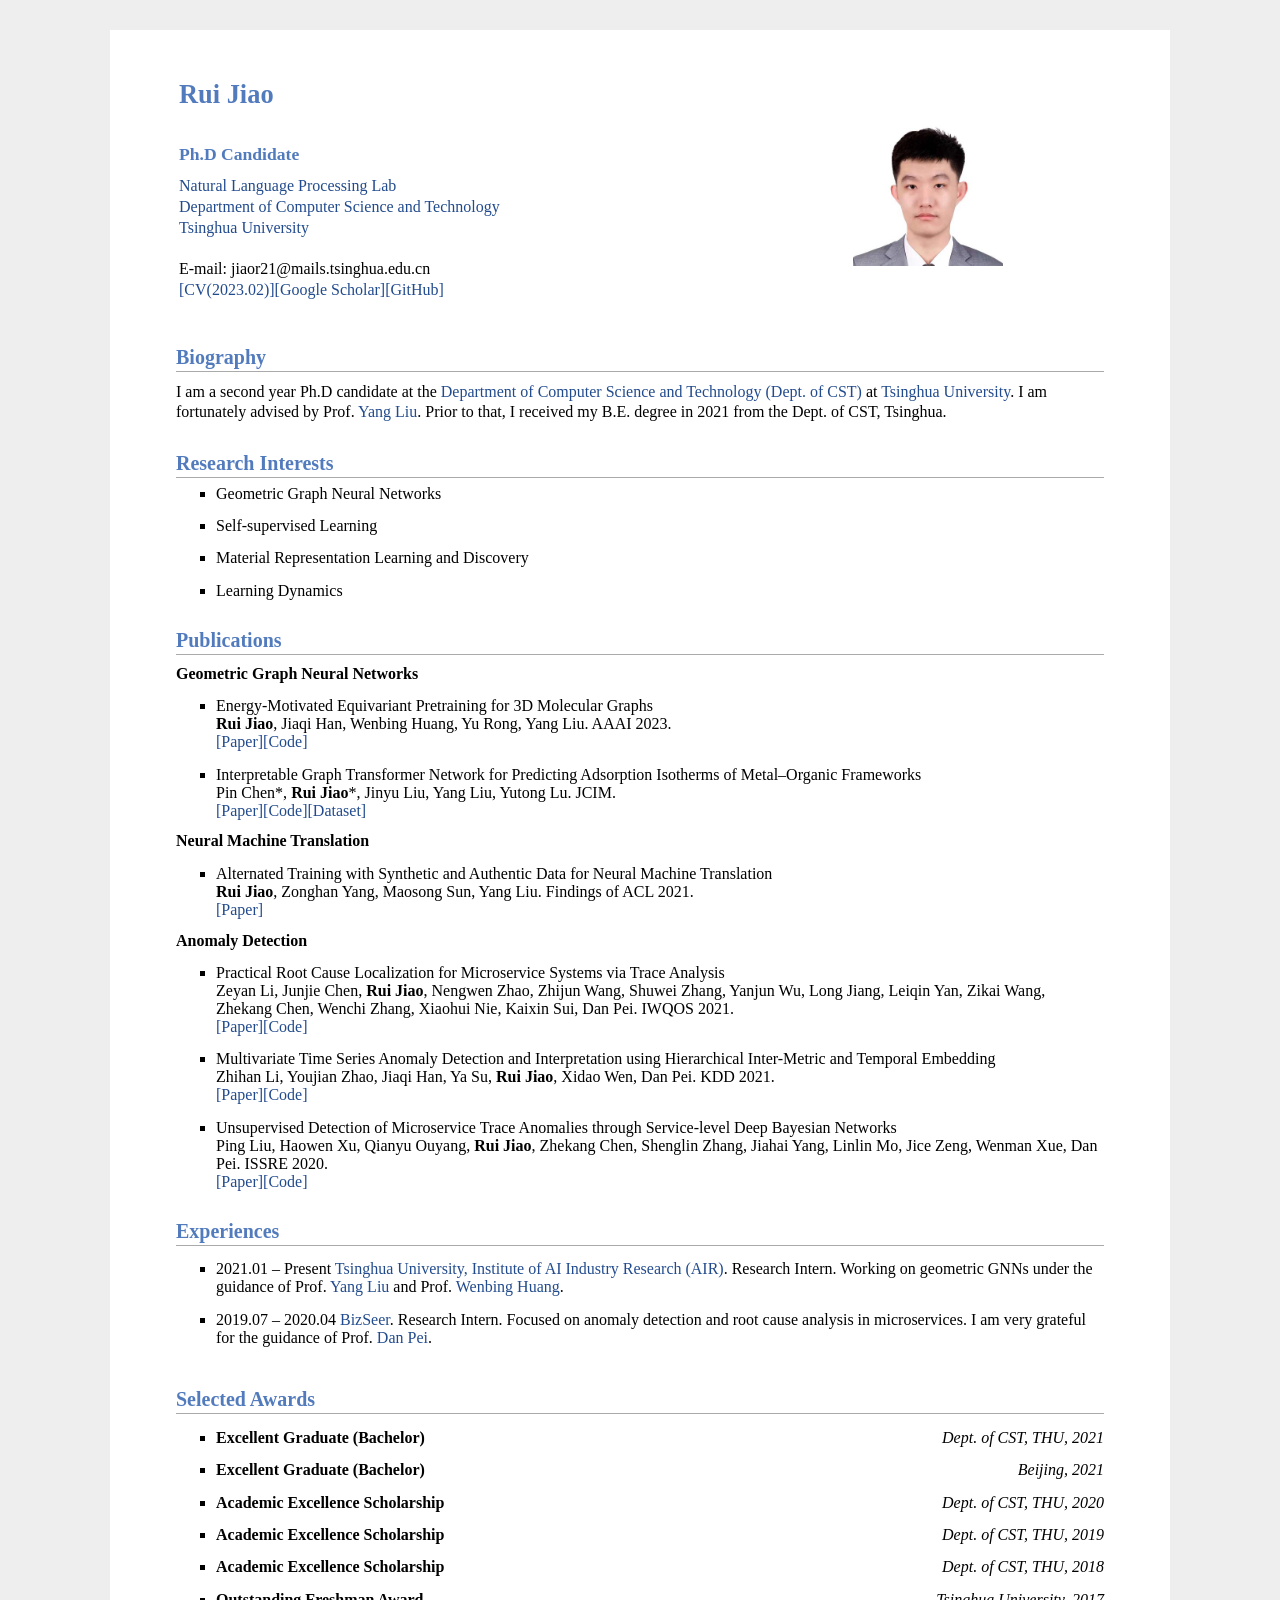
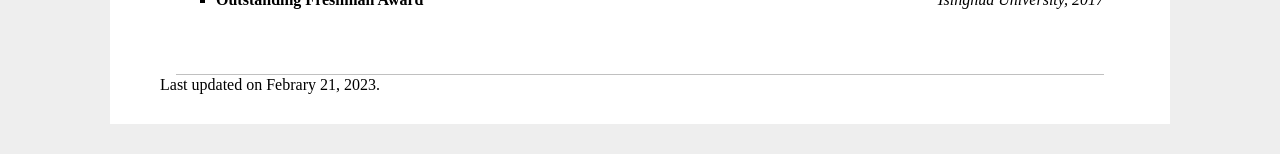
==== index.html @ 4e0a36fb "202302" ====
<meta name="description" content="Rui Jiao&#39;s home page">
<link rel="stylesheet" href="jemdoc.css" type="text/css">
<title>Rui Jiao's Homepage</title>

<body>
<div id="layout-content" style="margin-top:25px">

<table>
    <tbody>
        <tr>
            <td width="670">
                <div id="toptitle">
                    <h1>Rui Jiao &nbsp; </h1>
                </div>
                <h3>Ph.D Candidate</h3>
                <p>
                    <a href="http://nlp.csai.tsinghua.edu.cn/">Natural Language Processing Lab</a><br>
                    <a href="http://www.cs.tsinghua.edu.cn/">Department of Computer Science and Technology</a> <br>
                    <a href="https://www.tsinghua.edu.cn/">Tsinghua University</a><br>
                    <br>
                    E-mail: jiaor21@mails.tsinghua.edu.cn<br>
                    <a href="assets/cv_202302_en.pdf">[CV(2023.02)]</a><a href="https://scholar.google.com/citations?user=buW16-AAAAAJ&hl=en">[Google Scholar]</a><a href="https://github.com/jiaor17">[GitHub]</a>
                </p>

            </td>
            <td>
                <img src="./photo.jpg" border="0" width="150">
            </td>
        </tr>
    </tbody>
</table>

<h2>Biography</h2>
<p>
    I am a second year Ph.D candidate at the <a href="http://www.cs.tsinghua.edu.cn/"> Department of Computer Science and Technology (Dept. of CST) </a> at <a href="https://www.tsinghua.edu.cn/">Tsinghua University</a>. I am fortunately advised by Prof. <a href="http://nlp.csai.tsinghua.edu.cn/~ly/">Yang Liu</a>. Prior to that, I received my B.E. degree in 2021 from the Dept. of CST, Tsinghua.
</p>


<h2>Research Interests</h2>
<p>
    <ul>
        <li>
            Geometric Graph Neural Networks
        </li>
        <li>
            Self-supervised Learning
        </li>
        <li>
            Material Representation Learning and Discovery
        </li>
        <li>
            Learning Dynamics
        </li>
    </ul>
</p>

<!-- <h2>News<small></small></h2>
<ul>
    <li>
        Welcome to visit <a href="http://nrl.thumedialab.com/">our lab's repository</a> for source code and datasets.
    </li>
</ul> -->

<h2>Publications<small></small></h2>
<b>Geometric Graph Neural Networks</b>
<ul>
    <li>
        Energy-Motivated Equivariant Pretraining for 3D Molecular Graphs<br>
        <b>Rui Jiao</b>, Jiaqi Han, Wenbing Huang, Yu Rong, Yang Liu. AAAI 2023.<br>
        <a href="https://arxiv.org/abs/2207.08824">[Paper]</a><a href="https://github.com/jiaor17/3D-EMGP">[Code]</a>
    </li>
    <li>
        Interpretable Graph Transformer Network for Predicting Adsorption Isotherms of Metal–Organic Frameworks<br>
        Pin Chen*, <b>Rui Jiao</b>*, Jinyu Liu, Yang Liu, Yutong Lu. JCIM.<br>
        <a href="https://pubs.acs.org/doi/abs/10.1021/acs.jcim.2c00876">[Paper]</a><a href="https://github.com/Matgen-project/MOFNet">[Code]</a><a href="https://matgen.nscc-gz.cn/dataset.html">[Dataset]</a>
    </li>
</ul>
<b>Neural Machine Translation</b>
<ul>
    <li>
        Alternated Training with Synthetic and Authentic Data for Neural Machine Translation<br>
        <b>Rui Jiao</b>, Zonghan Yang, Maosong Sun, Yang Liu. Findings of ACL 2021.<br>
        <a href="https://arxiv.org/abs/2106.08582">[Paper]</a>
    </li>
</ul> 
<b>Anomaly Detection</b>
<ul>
    <li>
        Practical Root Cause Localization for Microservice Systems via Trace Analysis<br>
    Zeyan Li, Junjie Chen, <b>Rui Jiao</b>, Nengwen Zhao, Zhijun Wang, Shuwei Zhang, Yanjun Wu, Long Jiang, Leiqin Yan, Zikai Wang, Zhekang Chen, Wenchi Zhang, Xiaohui Nie, Kaixin Sui, Dan Pei. IWQOS 2021.<br>
        <a href="https://ieeexplore.ieee.org/abstract/document/9521340">[Paper]</a><a href="https://github.com/NetManAIOps/TraceRCA">[Code]</a>
    </li>
    <li>
        Multivariate Time Series Anomaly Detection and Interpretation using Hierarchical Inter-Metric and Temporal Embedding<br>
    Zhihan Li, Youjian Zhao, Jiaqi Han, Ya Su, <b>Rui Jiao</b>, Xidao Wen, Dan Pei. KDD 2021.<br>
        <a href="https://dl.acm.org/doi/abs/10.1145/3447548.3467075">[Paper]</a><a href="https://github.com/zhhlee/InterFusion">[Code]</a>
    </li>
    <li>
        Unsupervised Detection of Microservice Trace Anomalies through Service-level Deep Bayesian Networks<br>
    Ping Liu, Haowen Xu, Qianyu Ouyang, <b>Rui Jiao</b>, Zhekang Chen, Shenglin Zhang, Jiahai Yang, Linlin Mo, Jice Zeng, Wenman Xue, Dan Pei. ISSRE 2020.<br>
        <a href="https://ieeexplore.ieee.org/abstract/document/9251058">[Paper]</a><a href="https://github.com/NetManAIOps/TraceAnomaly">[Code]</a>
    </li>
</ul> 



<h2>Experiences <small></small></h2>
<table id="tbTeaching" border="0" width="100%">
    <tbody>
        <ul>
            <li>
                2021.01 – Present <a href="https://air.tsinghua.edu.cn/">Tsinghua University, Institute of AI Industry Research (AIR)</a>. Research Intern. Working on geometric GNNs under the guidance of Prof. <a href="http://nlp.csai.tsinghua.edu.cn/~ly/">Yang Liu</a> and Prof. <a href="https://gsai.ruc.edu.cn/addons/teacher/index/info.html?user_id=31&ruccode=ADIIMVRnBzFXMFdnVTAIOw%3D%3D&ln=en">Wenbing Huang</a>.
            </li>
            <li>
                2019.07 – 2020.04 <a href="https://www.bizseer.com/">BizSeer</a>. Research Intern. Focused on anomaly detection and root cause analysis in microservices. I am very grateful for the guidance of Prof. <a href="https://netman.aiops.org/~peidan/">Dan Pei</a>.
            </li>            
        </ul>
    </tbody>
</table>

<h2>Selected Awards</h2>
<table style="border-spacing:2px">
    <tbody>
        <ul>
            <li>
                <div style="float:right;"><i>Dept. of CST, THU, 2021</i></A></div>
                <b>Excellent Graduate (Bachelor)</b>
            </li>
            <li>
                <div style="float:right;"><i>Beijing, 2021</i></A></div>
                <b>Excellent Graduate (Bachelor)</b>
            </li>
            <li>
                <div style="float:right;"><i>Dept. of CST, THU, 2020</i></A></div>
                <b>Academic Excellence Scholarship</b>
            </li>
            <li>
                <div style="float:right;"><i>Dept. of CST, THU, 2019</i></A></div>
                <b>Academic Excellence Scholarship</b>
            </li>
            <li>
                <div style="float:right;"><i>Dept. of CST, THU, 2018</i></A></div>
                <b>Academic Excellence Scholarship</b>
            </li>
            <li>
                <div style="float:right;"><i>Tsinghua University, 2017</i></A></div>
                <b>Outstanding Freshman Award</b>
            </li>
            
        </ul>
    </tbody>
</table>



<div id="footer">
    <div id="footer-text"></div>
</div>

</div>

Last updated on Febrary 21, 2023.
</body></html>
---- jemdoc.css ----
/* Default css file for jemdoc. */

table#tlayout {
    border: none;
    border-collapse: separate;
    background: white;
}
/*
body {
    background: white;
    padding-bottom: 8px;
    margin: 0;
}
*/
html {
  background-color: #eeeeee;
}

body {
  font-family: Georgia, serif;
  color: #000;
  background-color: #ffffff;
  text-align:left; /* for IE */
  margin-top: 30px;
  margin-bottom: 30px;
  margin-left: auto;
  margin-right: auto;
  padding-left:  50px;
  padding-right: 50px;
  padding-top: 10px;
  padding-bottom: 30px;
  max-width: 960px;
}

#layout-menu {
    background: #f6f6f6;
    border: 1px solid #dddddd;
    padding-top: 0.5em;
    padding-left: 8px;
    padding-right: 8px;
    font-size: 1.0em;
    width: auto;
    white-space: nowrap;
    text-align: left;
    vertical-align: top;
}

#layout-menu td {
    background: #f4f4f4;
    vertical-align: top;
}

#layout-content {
    padding-top: 0.0em;
    padding-left: 1.0em;
    padding-right: 1.0em;
    border: none;
    background: white;
    text-align: left;
    vertical-align: top;
}

#layout-menu a {
    line-height: 1.5em;
    margin-left: 0.5em;
}

tt {
    background: #ffffdd;
}

pre, tt {
    font-size: 90%;
    font-family: monaco, monospace;
}

a, a > tt {
    color: #224b8d;
    text-decoration: none;
}

a:hover {
    border-bottom: 1px gray dotted;
}

#layout-menu a.current:link, #layout-menu a.current:visited {
    color: #022b6d;
    border-bottom: 1px gray solid;
}
#layout-menu a:link, #layout-menu a:visited, #layout-menu a:hover {
    color: #527bbd;
    text-decoration: none;
}
#layout-menu a:hover {
    text-decoration: none;
}

div.menu-category {
    border-bottom: 1px solid gray;
    margin-top: 0.8em;
    padding-top: 0.2em;
    padding-bottom: 0.1em;
    font-weight: bold;
}

div.menu-item {
    padding-left: 16px;
    text-indent: -16px;
}

div#toptitle {
    padding-bottom: 0.2em;
    margin-bottom: 1.5em;
    /*border-bottom: 3px double gray;*/
}

/* Reduce space if we begin the page with a title. */
div#toptitle + h2, div#toptitle + h3 {
    margin-top: 0em;
}

div#subtitle {
    margin-top: 0.0em;
    margin-bottom: 0.0em;
    padding-top: 0em;
    padding-bottom: 0.1em;
}

em {
    font-style: italic;
}

strong {
    font-weight: bold;
}


h1, h2, h3 {
    color: #527bbd;
    margin-top: 0.7em;
    margin-bottom: 0.5em;
    padding-bottom: 0.2em;
    line-height: 1.0;
    padding-top: 0.5em;
    border-bottom: 1px solid #aaaaaa;
}

h1 {
    font-size: 165%;
    padding-bottom: 0.3em;
}

h2 {
    padding-top: 0.8em;
    font-size: 125%;
}

h2 + h3 {
    padding-top: 0.2em;
}

h3 {
    font-size: 110%;
    border-bottom: none;
}

p {
    margin-top: 0.0em;
    margin-bottom: 0.8em;
    padding: 0;
    line-height: 1.3;
}

pre {
    padding: 0;
    margin: 0;
}

div#footer {
    font-size: small;
    border-top: 1px solid #c0c0c0;
    padding-top: 0.1em;
    margin-top: 4.0em;
    color: #c0c0c0;
}

div#footer a {
    color: #80a0b0;
}

div#footer-text {
    float: left;
    padding-bottom: 8px;
}

ul, ol, dl {
    margin-top: 0.2em;
    padding-top: 0;
    margin-bottom: 0.8em;
}

dt {
    margin-top: 0.5em;
    margin-bottom: 0;
}

dl {
    margin-left: 20px;
}

dd {
    color: #222222;
}

dd > *:first-child {
    margin-top: 0;
}

ul {
    list-style-position: outside;
    list-style-type: square;
}

p + ul, p + ol {
    margin-top: -0.5em;
}

li {
    margin-top:0.9em;
}

ol {
    list-style-position: outside;
    list-style-type: decimal;
}

li p, dd p {
    margin-bottom: 0.3em;
}


ol ol {
    list-style-type: lower-alpha;
}

ol ol ol {
    list-style-type: lower-roman;
}

p + div.codeblock {
    margin-top: -0.6em;
}

div.codeblock, div.infoblock {
    margin-right: 0%;
    margin-top: 1.2em;
    margin-bottom: 1.3em;
}

div.blocktitle {
    font-weight: bold;
    color: #cd7b62;
    margin-top: 1.2em;
    margin-bottom: 0.1em;
}

div.blockcontent {
    border: 1px solid silver;
    padding: 0.3em 0.5em;
}

div.infoblock > div.blockcontent {
    background: #ffffee;
}

div.blockcontent p + ul, div.blockcontent p + ol {
    margin-top: 0.4em;
}

div.infoblock p {
    margin-bottom: 0em;
}

div.infoblock li p, div.infoblock dd p {
    margin-bottom: 0.5em;
}

div.infoblock p + p {
    margin-top: 0.8em;
}

div.codeblock > div.blockcontent {
    background: #f6f6f6;
}

span.pycommand {
    color: #000070;
}

span.statement {
    color: #008800;
}
span.builtin {
    color: #000088;
}
span.special {
    color: #990000;
}
span.operator {
    color: #880000;
}
span.error {
    color: #aa0000;
}
span.comment, span.comment > *, span.string, span.string > * {
    color: #606060;
}

@media print {
    #layout-menu { display: none; }
}

#fwtitle {
    margin: 2px;
}

#fwtitle #toptitle {
    padding-left: 0.5em;
    margin-bottom: 0.5em;
}

#layout-content h1:first-child, #layout-content h2:first-child, #layout-content h3:first-child {
    margin-top: -0.7em;
}

div#toptitle h1, #layout-content div#toptitle h1 {
    margin-bottom: 0.0em;
    padding-bottom: 0.1em;
    padding-top: 0;
    margin-top: 0.5em;
    border-bottom: none;
}

img.eq {
    padding: 0;
    padding-left: 0.1em;
    padding-right: 0.1em;
    margin: 0;
}

img.eqwl {
    padding-left: 2em;
    padding-top: 0.6em;
    padding-bottom: 0.2em;
    margin: 0;
}

table + table {
    margin-top: 1em;
}

tr.heading {
    font-weight: bold;
    border-bottom: 2px solid black;
}

img {
    border: none;
}

table.imgtable, table.imgtable td {
    border: none;
    text-align: left;
}
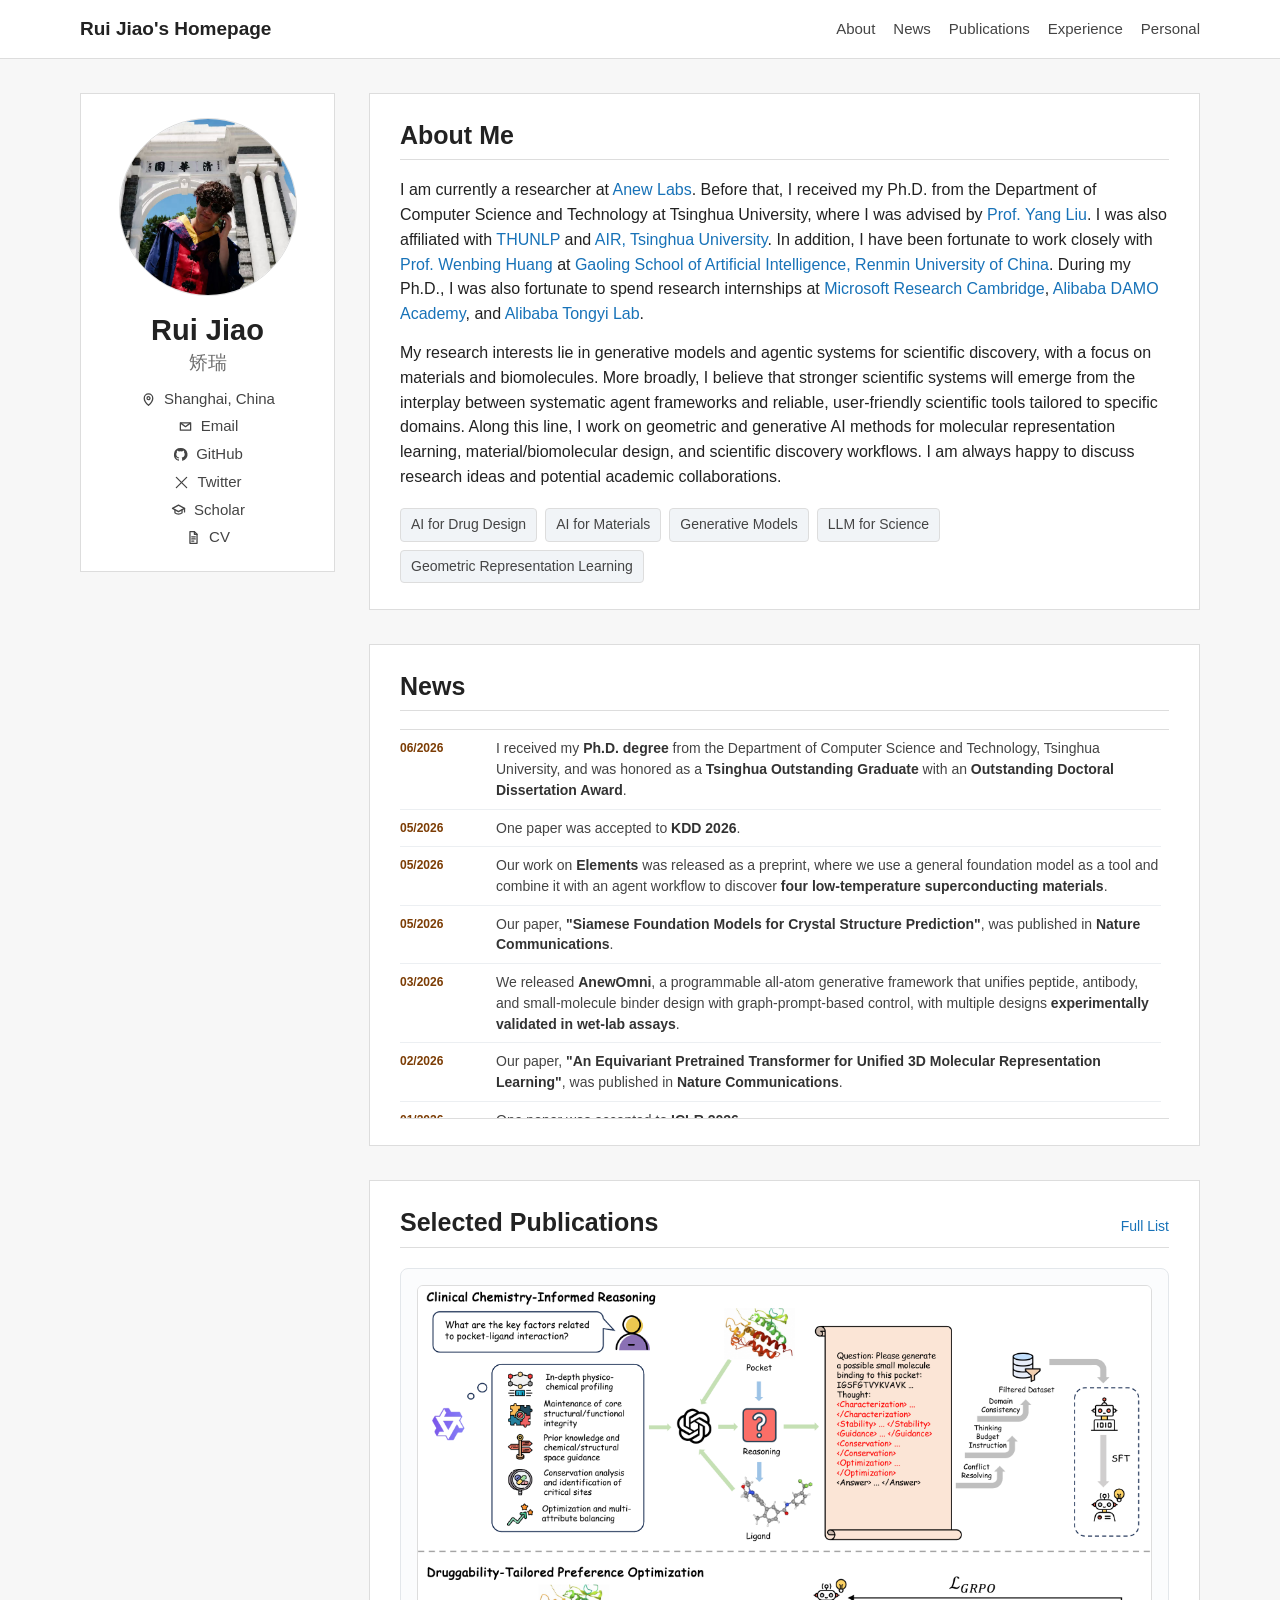
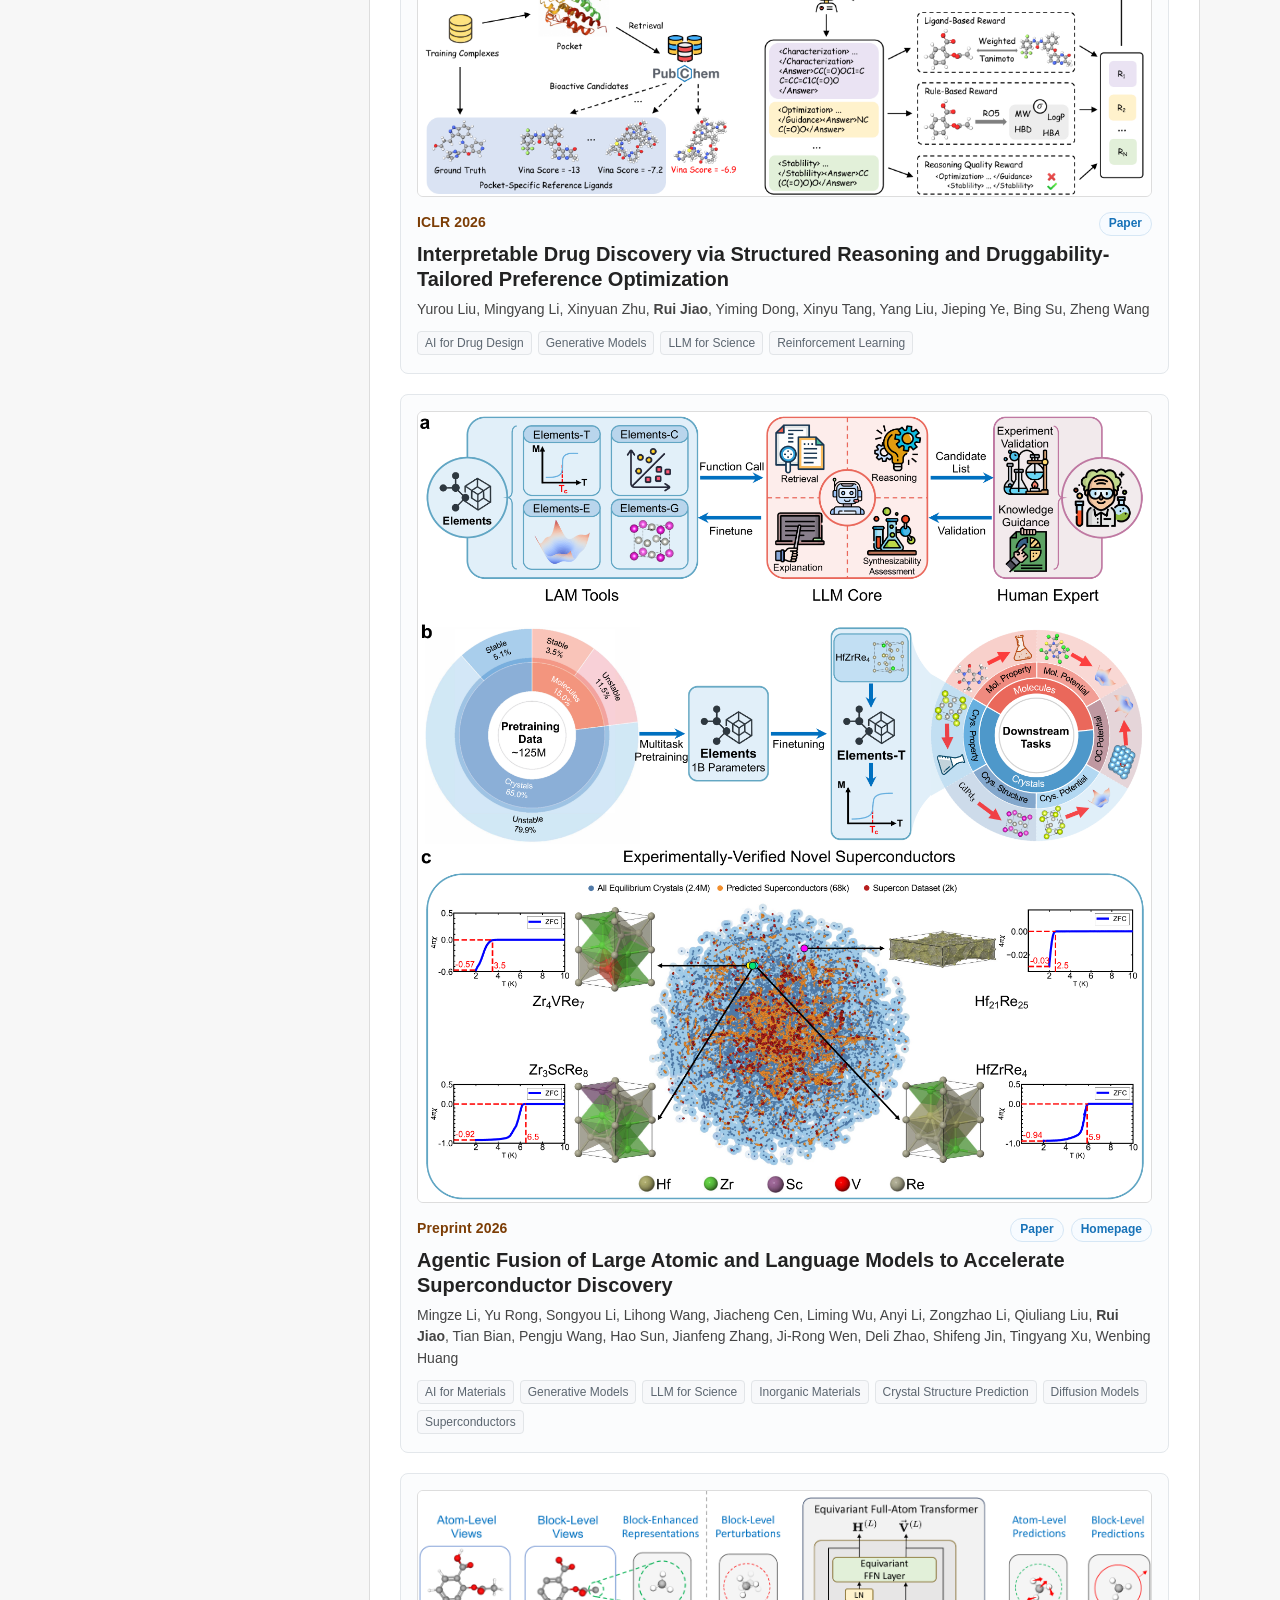
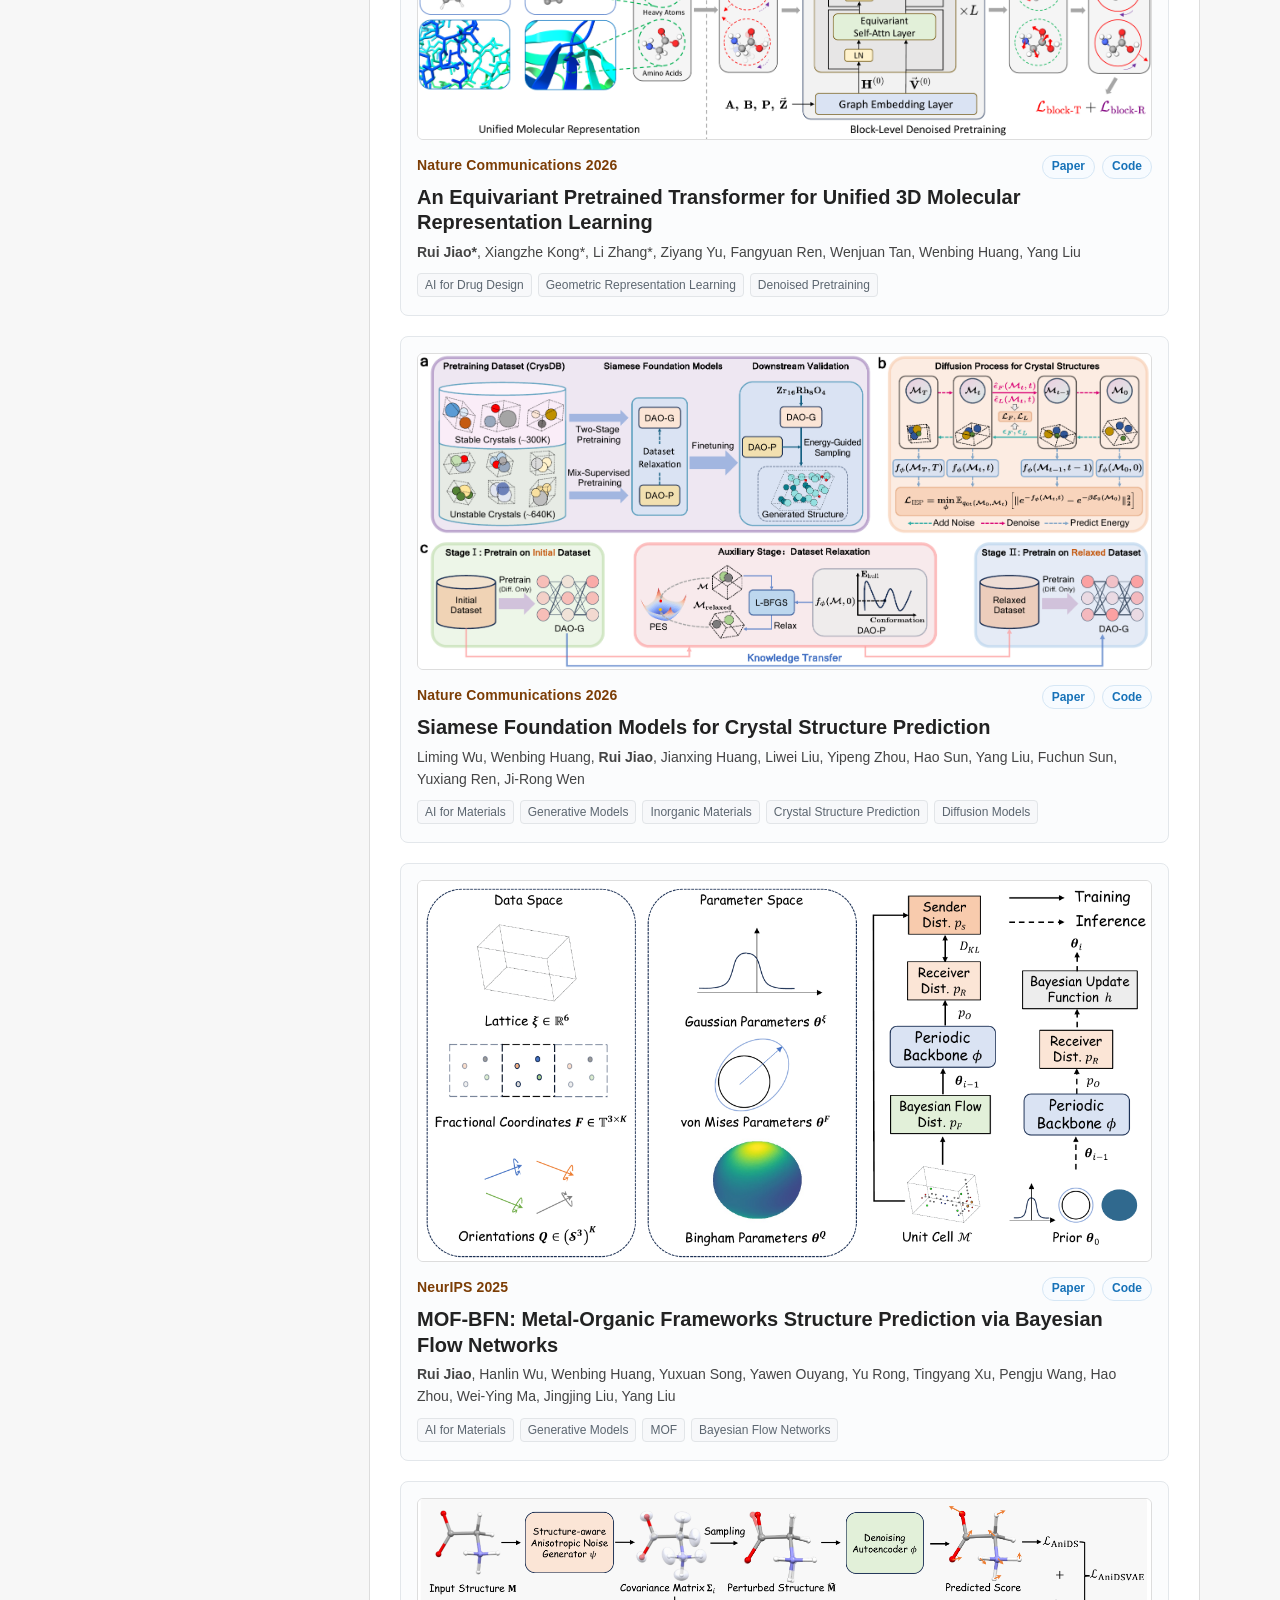
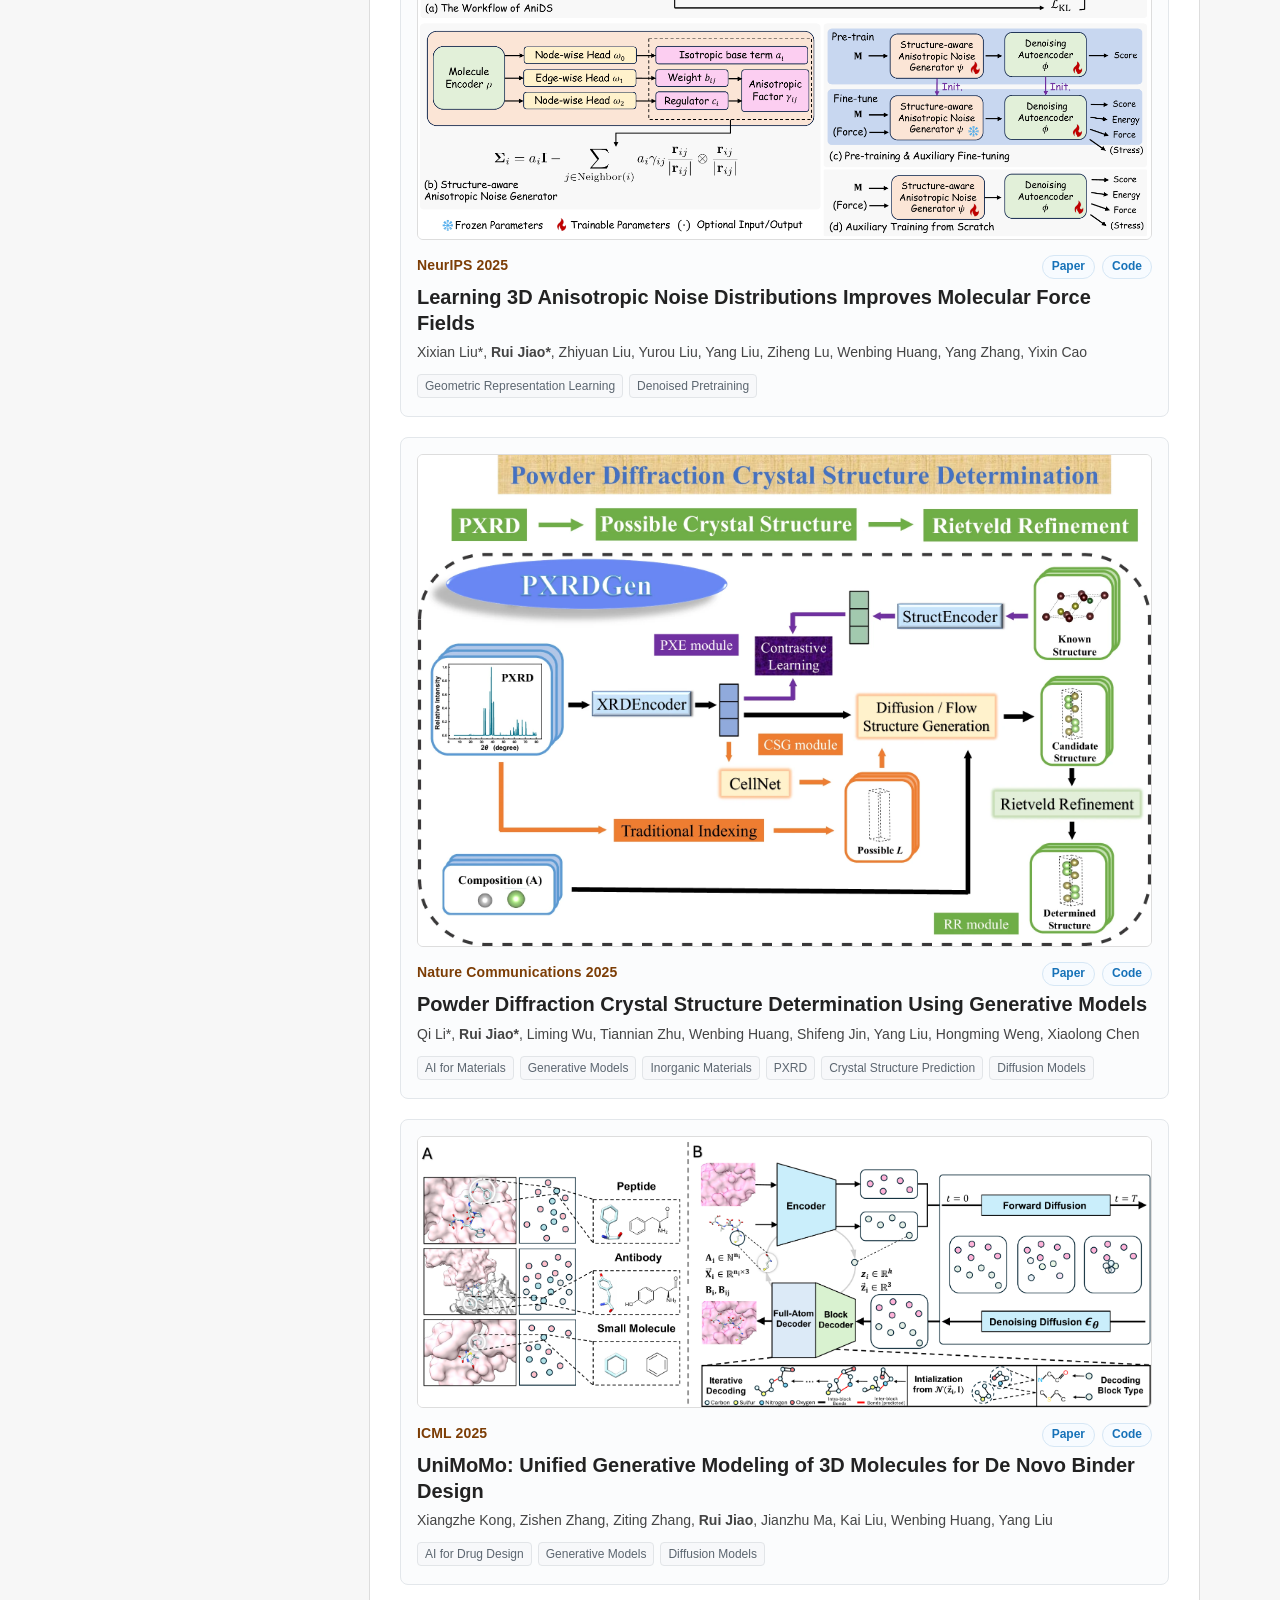
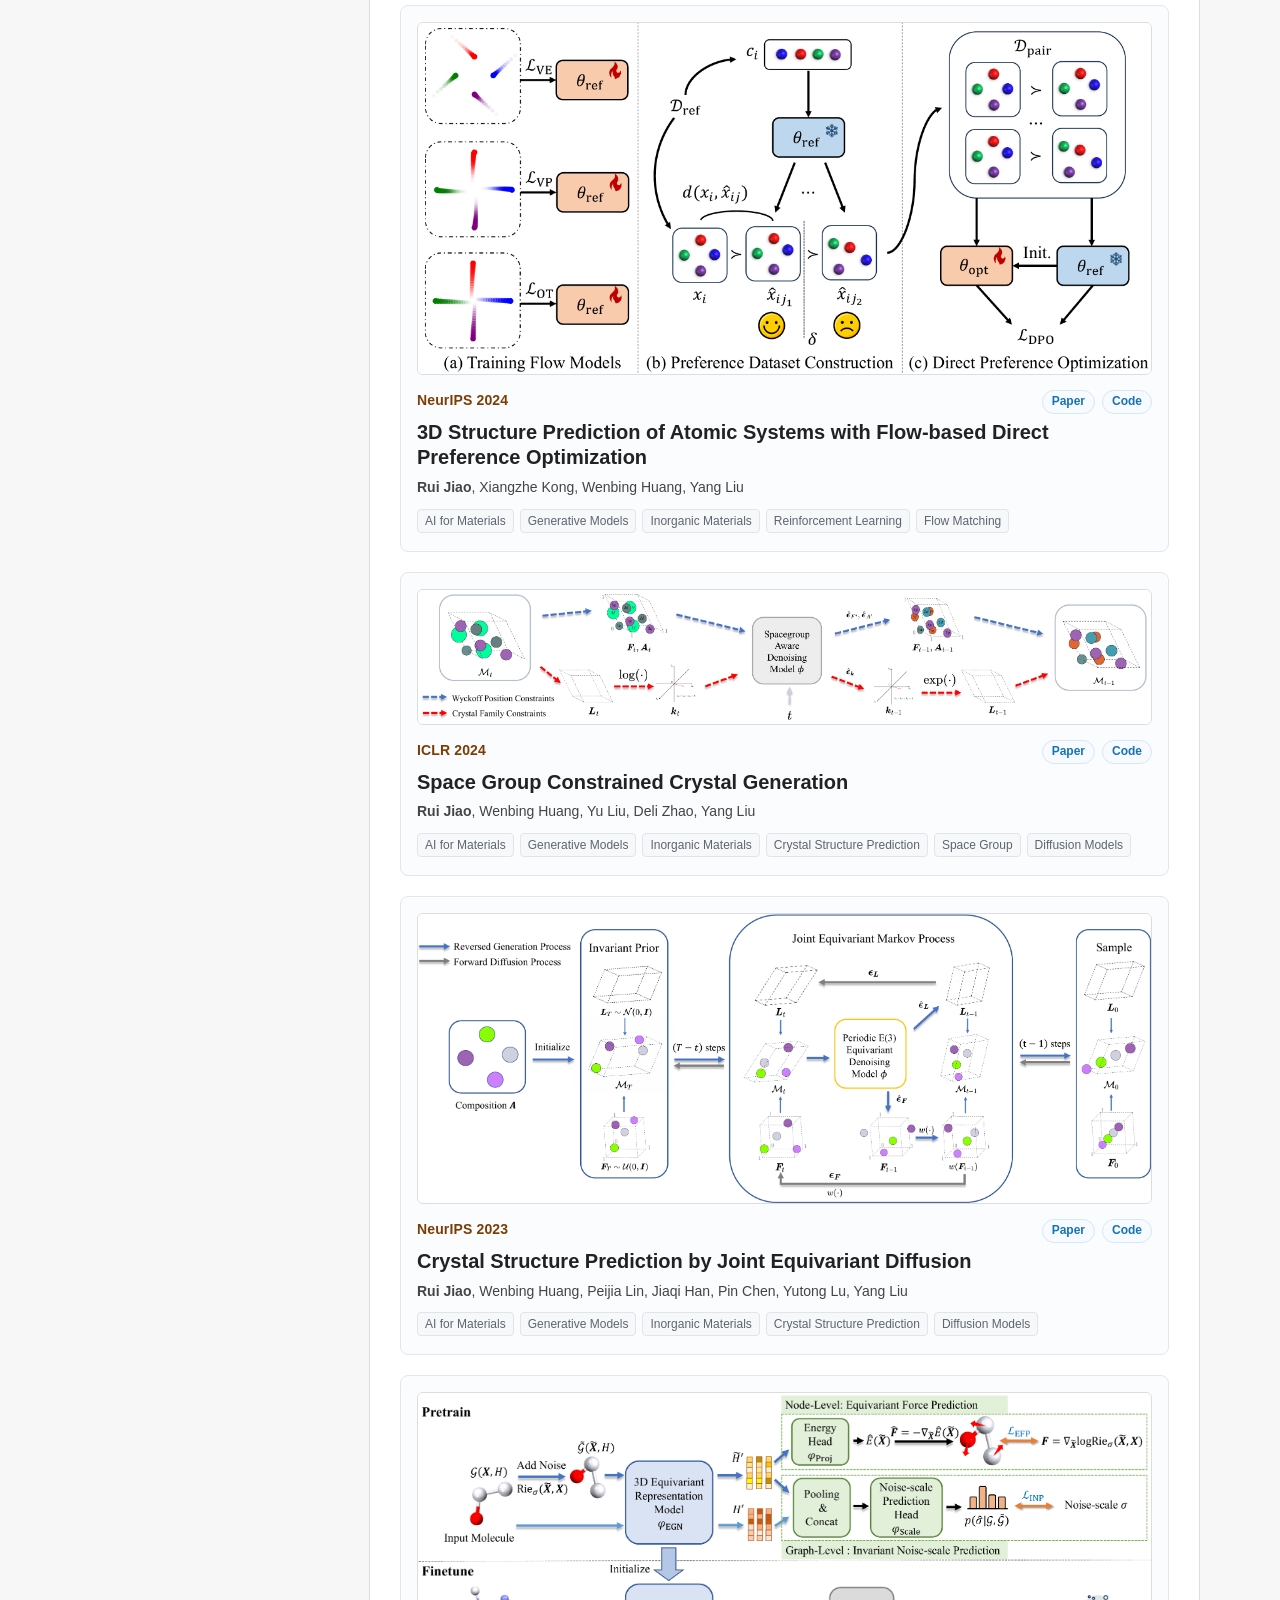
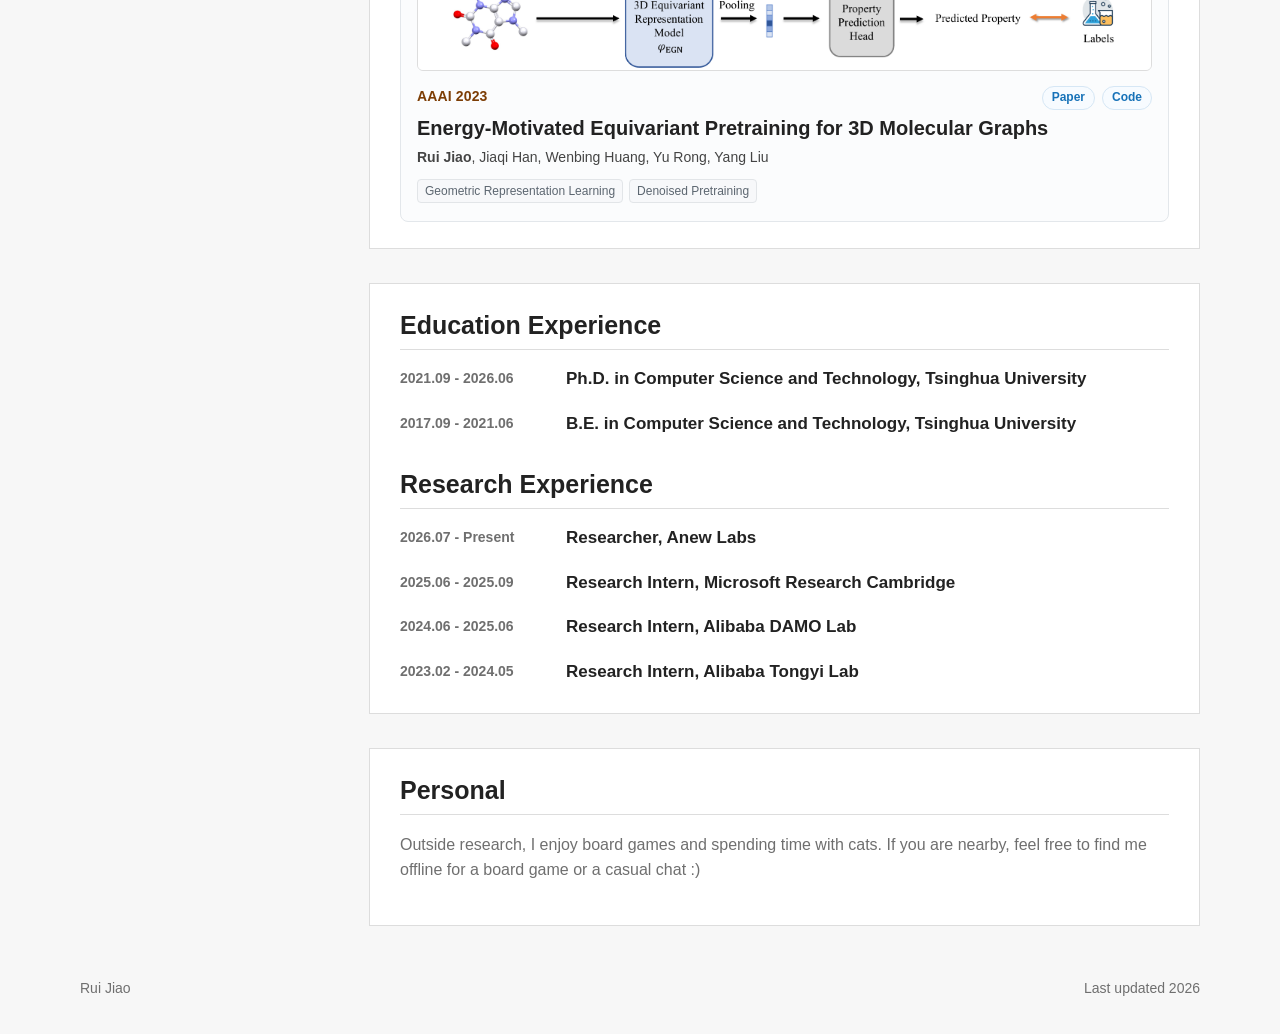
==== commit b56ed620: "Initial commit" ====
--- a/index.html
+++ b/index.html
@@ -1,163 +1,510 @@
-<meta name="description" content="Rui Jiao&#39;s home page">
-<link rel="stylesheet" href="jemdoc.css" type="text/css">
-<title>Rui Jiao's Homepage</title>
-
-<body>
-<div id="layout-content" style="margin-top:25px">
-
-<table>
-    <tbody>
-        <tr>
-            <td width="670">
-                <div id="toptitle">
-                    <h1>Rui Jiao &nbsp; </h1>
-                </div>
-                <h3>Ph.D Candidate</h3>
-                <p>
-                    <a href="http://nlp.csai.tsinghua.edu.cn/">Natural Language Processing Lab</a><br>
-                    <a href="http://www.cs.tsinghua.edu.cn/">Department of Computer Science and Technology</a> <br>
-                    <a href="https://www.tsinghua.edu.cn/">Tsinghua University</a><br>
-                    <br>
-                    E-mail: jiaor21@mails.tsinghua.edu.cn<br>
-                    <a href="assets/cv_202302_en.pdf">[CV(2023.02)]</a><a href="https://scholar.google.com/citations?user=buW16-AAAAAJ&hl=en">[Google Scholar]</a><a href="https://github.com/jiaor17">[GitHub]</a>
-                </p>
-
-            </td>
-            <td>
-                <img src="./photo.jpg" border="0" width="150">
-            </td>
-        </tr>
-    </tbody>
-</table>
-
-<h2>Biography</h2>
-<p>
-    I am a second year Ph.D candidate at the <a href="http://www.cs.tsinghua.edu.cn/"> Department of Computer Science and Technology (Dept. of CST) </a> at <a href="https://www.tsinghua.edu.cn/">Tsinghua University</a>. I am fortunately advised by Prof. <a href="http://nlp.csai.tsinghua.edu.cn/~ly/">Yang Liu</a>. Prior to that, I received my B.E. degree in 2021 from the Dept. of CST, Tsinghua.
-</p>
-
-
-<h2>Research Interests</h2>
-<p>
-    <ul>
-        <li>
-            Geometric Graph Neural Networks
-        </li>
-        <li>
-            Self-supervised Learning
-        </li>
-        <li>
-            Material Representation Learning and Discovery
-        </li>
-        <li>
-            Learning Dynamics
-        </li>
-    </ul>
-</p>
-
-<!-- <h2>News<small></small></h2>
-<ul>
-    <li>
-        Welcome to visit <a href="http://nrl.thumedialab.com/">our lab's repository</a> for source code and datasets.
-    </li>
-</ul> -->
-
-<h2>Publications<small></small></h2>
-<b>Geometric Graph Neural Networks</b>
-<ul>
-    <li>
-        Energy-Motivated Equivariant Pretraining for 3D Molecular Graphs<br>
-        <b>Rui Jiao</b>, Jiaqi Han, Wenbing Huang, Yu Rong, Yang Liu. AAAI 2023.<br>
-        <a href="https://arxiv.org/abs/2207.08824">[Paper]</a><a href="https://github.com/jiaor17/3D-EMGP">[Code]</a>
-    </li>
-    <li>
-        Interpretable Graph Transformer Network for Predicting Adsorption Isotherms of Metal–Organic Frameworks<br>
-        Pin Chen*, <b>Rui Jiao</b>*, Jinyu Liu, Yang Liu, Yutong Lu. JCIM.<br>
-        <a href="https://pubs.acs.org/doi/abs/10.1021/acs.jcim.2c00876">[Paper]</a><a href="https://github.com/Matgen-project/MOFNet">[Code]</a><a href="https://matgen.nscc-gz.cn/dataset.html">[Dataset]</a>
-    </li>
-</ul>
-<b>Neural Machine Translation</b>
-<ul>
-    <li>
-        Alternated Training with Synthetic and Authentic Data for Neural Machine Translation<br>
-        <b>Rui Jiao</b>, Zonghan Yang, Maosong Sun, Yang Liu. Findings of ACL 2021.<br>
-        <a href="https://arxiv.org/abs/2106.08582">[Paper]</a>
-    </li>
-</ul> 
-<b>Anomaly Detection</b>
-<ul>
-    <li>
-        Practical Root Cause Localization for Microservice Systems via Trace Analysis<br>
-    Zeyan Li, Junjie Chen, <b>Rui Jiao</b>, Nengwen Zhao, Zhijun Wang, Shuwei Zhang, Yanjun Wu, Long Jiang, Leiqin Yan, Zikai Wang, Zhekang Chen, Wenchi Zhang, Xiaohui Nie, Kaixin Sui, Dan Pei. IWQOS 2021.<br>
-        <a href="https://ieeexplore.ieee.org/abstract/document/9521340">[Paper]</a><a href="https://github.com/NetManAIOps/TraceRCA">[Code]</a>
-    </li>
-    <li>
-        Multivariate Time Series Anomaly Detection and Interpretation using Hierarchical Inter-Metric and Temporal Embedding<br>
-    Zhihan Li, Youjian Zhao, Jiaqi Han, Ya Su, <b>Rui Jiao</b>, Xidao Wen, Dan Pei. KDD 2021.<br>
-        <a href="https://dl.acm.org/doi/abs/10.1145/3447548.3467075">[Paper]</a><a href="https://github.com/zhhlee/InterFusion">[Code]</a>
-    </li>
-    <li>
-        Unsupervised Detection of Microservice Trace Anomalies through Service-level Deep Bayesian Networks<br>
-    Ping Liu, Haowen Xu, Qianyu Ouyang, <b>Rui Jiao</b>, Zhekang Chen, Shenglin Zhang, Jiahai Yang, Linlin Mo, Jice Zeng, Wenman Xue, Dan Pei. ISSRE 2020.<br>
-        <a href="https://ieeexplore.ieee.org/abstract/document/9251058">[Paper]</a><a href="https://github.com/NetManAIOps/TraceAnomaly">[Code]</a>
-    </li>
-</ul> 
-
-
-
-<h2>Experiences <small></small></h2>
-<table id="tbTeaching" border="0" width="100%">
-    <tbody>
-        <ul>
-            <li>
-                2021.01 – Present <a href="https://air.tsinghua.edu.cn/">Tsinghua University, Institute of AI Industry Research (AIR)</a>. Research Intern. Working on geometric GNNs under the guidance of Prof. <a href="http://nlp.csai.tsinghua.edu.cn/~ly/">Yang Liu</a> and Prof. <a href="https://gsai.ruc.edu.cn/addons/teacher/index/info.html?user_id=31&ruccode=ADIIMVRnBzFXMFdnVTAIOw%3D%3D&ln=en">Wenbing Huang</a>.
-            </li>
-            <li>
-                2019.07 – 2020.04 <a href="https://www.bizseer.com/">BizSeer</a>. Research Intern. Focused on anomaly detection and root cause analysis in microservices. I am very grateful for the guidance of Prof. <a href="https://netman.aiops.org/~peidan/">Dan Pei</a>.
-            </li>            
-        </ul>
-    </tbody>
-</table>
-
-<h2>Selected Awards</h2>
-<table style="border-spacing:2px">
-    <tbody>
-        <ul>
-            <li>
-                <div style="float:right;"><i>Dept. of CST, THU, 2021</i></A></div>
-                <b>Excellent Graduate (Bachelor)</b>
-            </li>
-            <li>
-                <div style="float:right;"><i>Beijing, 2021</i></A></div>
-                <b>Excellent Graduate (Bachelor)</b>
-            </li>
-            <li>
-                <div style="float:right;"><i>Dept. of CST, THU, 2020</i></A></div>
-                <b>Academic Excellence Scholarship</b>
-            </li>
-            <li>
-                <div style="float:right;"><i>Dept. of CST, THU, 2019</i></A></div>
-                <b>Academic Excellence Scholarship</b>
-            </li>
-            <li>
-                <div style="float:right;"><i>Dept. of CST, THU, 2018</i></A></div>
-                <b>Academic Excellence Scholarship</b>
-            </li>
-            <li>
-                <div style="float:right;"><i>Tsinghua University, 2017</i></A></div>
-                <b>Outstanding Freshman Award</b>
-            </li>
-            
-        </ul>
-    </tbody>
-</table>
-
-
-
-<div id="footer">
-    <div id="footer-text"></div>
-</div>
-
-</div>
-
-Last updated on Febrary 21, 2023.
-</body></html>
+<!DOCTYPE html>
+<html lang="en">
+  <head>
+    <meta charset="utf-8">
+    <meta name="viewport" content="width=device-width, initial-scale=1">
+    <title>Rui Jiao</title>
+    <meta
+      name="description"
+      content="Rui Jiao - molecular representation learning, geometric generative modeling, and material design."
+    >
+    <link rel="stylesheet" href="styles.css?v=photo-left">
+  </head>
+  <body>
+    <header class="site-header">
+      <div class="header-inner">
+        <span class="brand">Rui Jiao's Homepage</span>
+        <nav aria-label="Primary navigation">
+          <a href="#about">About</a>
+          <a href="#news">News</a>
+          <a href="#publications">Publications</a>
+          <a href="#experience">Experience</a>
+          <a href="#personal">Personal</a>
+        </nav>
+      </div>
+    </header>
+
+    <main class="page-shell" id="top">
+      <aside class="profile-card" aria-label="Profile">
+        <img class="profile-photo" src="photo.jpg" alt="Rui Jiao">
+        <h1>Rui Jiao <span>矫瑞</span></h1>
+        <div class="profile-icon-links" aria-label="Profile links">
+          <span class="profile-icon-link">
+            <svg viewBox="0 0 24 24" aria-hidden="true">
+              <path d="M12 20.25s6-5.2 6-10.1a6 6 0 0 0-12 0c0 4.9 6 10.1 6 10.1Z"></path>
+              <path d="M12 12.25a2.1 2.1 0 1 0 0-4.2 2.1 2.1 0 0 0 0 4.2Z"></path>
+            </svg>
+            <span>Shanghai, China</span>
+          </span>
+          <a class="profile-icon-link" href="mailto:vinceayin@gmail.com">
+            <svg viewBox="0 0 24 24" aria-hidden="true">
+              <path d="M4.75 6.75h14.5v10.5H4.75z"></path>
+              <path d="m5.25 7.25 6.75 5 6.75-5"></path>
+            </svg>
+            <span>Email</span>
+          </a>
+          <a class="profile-icon-link" href="https://github.com/jiaor17" target="_blank" rel="noreferrer">
+            <svg class="icon-github" viewBox="0 0 24 24" aria-hidden="true">
+              <path d="M12 2.75a9.25 9.25 0 0 0-2.92 18.03c.46.08.63-.2.63-.44v-1.58c-2.58.56-3.12-1.1-3.12-1.1-.42-1.08-1.03-1.37-1.03-1.37-.84-.57.06-.56.06-.56.93.07 1.42.96 1.42.96.83 1.41 2.17 1 2.7.77.08-.6.32-1 .58-1.23-2.06-.23-4.23-1.03-4.23-4.59 0-1.02.36-1.85.95-2.5-.1-.23-.41-1.18.09-2.46 0 0 .78-.25 2.55.96a8.78 8.78 0 0 1 4.64 0c1.77-1.21 2.55-.96 2.55-.96.5 1.28.19 2.23.09 2.46.59.65.95 1.48.95 2.5 0 3.57-2.17 4.35-4.24 4.58.33.29.63.86.63 1.73v2.57c0 .24.16.52.64.43A9.25 9.25 0 0 0 12 2.75Z"></path>
+            </svg>
+            <span>GitHub</span>
+          </a>
+          <a class="profile-icon-link" href="https://x.com/RuiJiao14" target="_blank" rel="noreferrer">
+            <svg viewBox="0 0 24 24" aria-hidden="true">
+              <path d="M4.75 4.75 19.25 19.25"></path>
+              <path d="M19.25 4.75 4.75 19.25"></path>
+            </svg>
+            <span>Twitter</span>
+          </a>
+          <a class="profile-icon-link" href="https://scholar.google.com/citations?user=buW16-AAAAAJ&hl=zh-CN" target="_blank" rel="noreferrer">
+            <svg viewBox="0 0 24 24" aria-hidden="true">
+              <path d="m3.5 9 8.5-4.5L20.5 9 12 13.5 3.5 9Z"></path>
+              <path d="M7 11.25v4.15c1.3 1.25 3 1.85 5 1.85s3.7-.6 5-1.85v-4.15"></path>
+              <path d="M20.5 9v5"></path>
+            </svg>
+            <span>Scholar</span>
+          </a>
+          <a class="profile-icon-link" href="cv.pdf">
+            <svg viewBox="0 0 24 24" aria-hidden="true">
+              <path d="M7 3.75h6.25L17 7.5v12.75H7z"></path>
+              <path d="M13.25 3.75V7.5H17"></path>
+              <path d="M9.5 11h5"></path>
+              <path d="M9.5 14h5"></path>
+              <path d="M9.5 17h3"></path>
+            </svg>
+            <span>CV</span>
+          </a>
+        </div>
+      </aside>
+
+      <div class="content-column">
+        <section class="section about" id="about">
+          <h2>About Me</h2>
+          <p>
+            I am currently a researcher at <a href="https://anewbt.com/" target="_blank" rel="noreferrer">Anew Labs</a>.
+            Before that, I received my Ph.D. from the Department of Computer Science and Technology
+            at Tsinghua University, where I was advised by
+            <a href="https://nlp.csai.tsinghua.edu.cn/~ly/" target="_blank" rel="noreferrer">Prof. Yang Liu</a>.
+            I was also affiliated with
+            <a href="https://nlp.csai.tsinghua.edu.cn/" target="_blank" rel="noreferrer">THUNLP</a>
+            and <a href="https://air.tsinghua.edu.cn/en/" target="_blank" rel="noreferrer">AIR, Tsinghua University</a>.
+            In addition, I have been fortunate to work closely with
+            <a href="http://ai.ruc.edu.cn/english/FACULTYn/WenbingHuang/index.htm" target="_blank" rel="noreferrer">Prof. Wenbing Huang</a>
+            at <a href="http://ai.ruc.edu.cn/" target="_blank" rel="noreferrer">Gaoling School of Artificial Intelligence,
+            Renmin University of China</a>.
+            During my Ph.D., I was also fortunate to spend research internships at
+            <a href="https://www.microsoft.com/en-us/research/lab/microsoft-research-ai-for-science/" target="_blank" rel="noreferrer">Microsoft Research Cambridge</a>,
+            <a href="https://damo.alibaba.com/?language=en" target="_blank" rel="noreferrer">Alibaba DAMO Academy</a>, and
+            <a href="https://tongyi.aliyun.com/" target="_blank" rel="noreferrer">Alibaba Tongyi Lab</a>.
+          </p>
+          <p>
+            My research interests lie in generative models and agentic systems for scientific discovery,
+            with a focus on materials and biomolecules. More broadly, I believe that stronger scientific
+            systems will emerge from the interplay between systematic agent frameworks and reliable,
+            user-friendly scientific tools tailored to specific domains. Along this line, I work on
+            geometric and generative AI methods for molecular representation learning, material/biomolecular
+            design, and scientific discovery workflows. I am always happy to discuss research ideas
+            and potential academic collaborations.
+          </p>
+          <div class="research-tags" aria-label="Research interests">
+            <button type="button" data-filter="AI for Drug Design">AI for Drug Design</button>
+            <button type="button" data-filter="AI for Materials">AI for Materials</button>
+            <button type="button" data-filter="Generative Models">Generative Models</button>
+            <button type="button" data-filter="LLM for Science">LLM for Science</button>
+            <button type="button" data-filter="Geometric Representation Learning">Geometric Representation Learning</button>
+          </div>
+        </section>
+
+        <section class="section news" id="news">
+          <h2>News</h2>
+          <div class="news-window" aria-label="Scrollable news list">
+            <ol class="news-list">
+              <li>
+                <time datetime="2026-06">06/2026</time>
+                <p>I received my <strong>Ph.D. degree</strong> from the Department of Computer Science and Technology, Tsinghua University, and was honored as a <strong>Tsinghua Outstanding Graduate</strong> with an <strong>Outstanding Doctoral Dissertation Award</strong>.</p>
+              </li>
+              <li>
+                <time datetime="2026-05">05/2026</time>
+                <p>One paper was accepted to <strong>KDD 2026</strong>.</p>
+              </li>
+              <li>
+                <time datetime="2026-05">05/2026</time>
+                <p>Our work on <strong>Elements</strong> was released as a preprint, where we use a general foundation model as a tool and combine it with an agent workflow to discover <strong>four low-temperature superconducting materials</strong>.</p>
+              </li>
+            <li>
+              <time datetime="2026-05">05/2026</time>
+              <p>Our paper, <strong>"Siamese Foundation Models for Crystal Structure Prediction"</strong>, was published in <strong>Nature Communications</strong>.</p>
+            </li>
+            <li>
+              <time datetime="2026-03">03/2026</time>
+              <p>We released <strong>AnewOmni</strong>, a programmable all-atom generative framework that unifies peptide, antibody, and small-molecule binder design with graph-prompt-based control, with multiple designs <strong>experimentally validated in wet-lab assays</strong>.</p>
+            </li>
+            <li>
+              <time datetime="2026-02">02/2026</time>
+              <p>Our paper, <strong>"An Equivariant Pretrained Transformer for Unified 3D Molecular Representation Learning"</strong>, was published in <strong>Nature Communications</strong>.</p>
+            </li>
+            <li>
+              <time datetime="2026-01">01/2026</time>
+              <p>One paper was accepted to <strong>ICLR 2026</strong>.</p>
+            </li>
+            <li>
+              <time datetime="2025-10">10/2025</time>
+              <p>Our paper, <strong>"Peptide Design through Binding Interface Mimicry with PepMimic"</strong>, was published in <strong>Nature Biomedical Engineering</strong>.</p>
+            </li>
+            <li>
+              <time datetime="2025-09">09/2025</time>
+              <p>Two papers were accepted to <strong>NeurIPS 2025</strong>.</p>
+            </li>
+            <li>
+              <time datetime="2025-08">08/2025</time>
+              <p>Our paper, <strong>"Powder Diffraction Crystal Structure Determination Using Generative Models"</strong>, was published in <strong>Nature Communications</strong>.</p>
+            </li>
+            <li>
+              <time datetime="2025-05">05/2025</time>
+              <p>Two papers were accepted to <strong>ICML 2025</strong>.</p>
+            </li>
+            <li>
+              <time datetime="2025-05">05/2025</time>
+              <p>Our survey paper, <strong>"A Survey of Geometric Graph Neural Networks: Data Structures, Models and Applications"</strong>, was published in <strong>Frontiers of Computer Science</strong>.</p>
+            </li>
+            <li>
+              <time datetime="2025-01">01/2025</time>
+              <p>One paper was accepted to <strong>ICLR 2025</strong>.</p>
+            </li>
+            <li>
+              <time datetime="2024-09">09/2024</time>
+              <p>Two papers were accepted to <strong>NeurIPS 2024</strong>.</p>
+            </li>
+            <li>
+              <time datetime="2024-05">05/2024</time>
+              <p>One paper was accepted to <strong>ICML 2024</strong>.</p>
+            </li>
+            <li>
+              <time datetime="2024-01">01/2024</time>
+              <p>One paper was accepted to <strong>ICLR 2024</strong>.</p>
+            </li>
+            <li>
+              <time datetime="2023-09">09/2023</time>
+              <p>One paper was accepted to <strong>NeurIPS 2023</strong>.</p>
+            </li>
+            <li>
+              <time datetime="2022-11">11/2022</time>
+              <p>One paper was accepted to <strong>AAAI 2023</strong>.</p>
+            </li>
+            <li>
+              <time datetime="2021-06">06/2021</time>
+              <p>I received my <strong>B.E. degree</strong> from the Department of Computer Science and Technology, Tsinghua University, and was honored as a <strong>Beijing Outstanding Graduate</strong>.</p>
+            </li>
+            <li>
+              <time datetime="2021-05">05/2021</time>
+              <p>One paper was accepted to <strong>KDD 2021</strong>.</p>
+            </li>
+            <li>
+              <time datetime="2021-05">05/2021</time>
+              <p>One paper was accepted to <strong>Findings of ACL-IJCNLP 2021</strong>.</p>
+            </li>
+            </ol>
+          </div>
+        </section>
+
+        <section class="section publications" id="publications">
+          <div class="section-title-row">
+            <h2>Selected Publications</h2>
+            <a href="full-list.html">Full List</a>
+          </div>
+
+          <article class="publication" data-keywords="AI for Drug Design|Generative Models|LLM for Science|Reinforcement Learning">
+            <img src="assets/works/DrugTrail.png" alt="DrugTrail overview">
+            <div class="pub-main">
+              <h3>Interpretable Drug Discovery via Structured Reasoning and Druggability-Tailored Preference Optimization</h3>
+              <p class="authors">Yurou Liu, Mingyang Li, Xinyuan Zhu, <strong>Rui Jiao</strong>, Yiming Dong, Xinyu Tang, Yang Liu, Jieping Ye, Bing Su, Zheng Wang</p>
+              <p class="venue">ICLR 2026</p>
+              <div class="pub-keywords">
+                <button type="button" data-filter="AI for Drug Design">AI for Drug Design</button>
+                <button type="button" data-filter="Generative Models">Generative Models</button>
+                <button type="button" data-filter="LLM for Science">LLM for Science</button>
+                <button type="button" data-filter="Reinforcement Learning">Reinforcement Learning</button>
+              </div>
+              <div class="pub-links">
+                <a href="https://openreview.net/forum?id=1pAW0y8WLH" target="_blank" rel="noreferrer">Paper</a>
+              </div>
+            </div>
+          </article>
+
+          <article class="publication" data-keywords="AI for Materials|Generative Models|LLM for Science|Inorganic Materials|Crystal Structure Prediction|Diffusion Models|Superconductors">
+            <img src="assets/works/Elements.png" alt="Elements overview">
+            <div class="pub-main">
+              <h3>Agentic Fusion of Large Atomic and Language Models to Accelerate Superconductor Discovery</h3>
+              <p class="authors">Mingze Li, Yu Rong, Songyou Li, Lihong Wang, Jiacheng Cen, Liming Wu, Anyi Li, Zongzhao Li, Qiuliang Liu, <strong>Rui Jiao</strong>, Tian Bian, Pengju Wang, Hao Sun, Jianfeng Zhang, Ji-Rong Wen, Deli Zhao, Shifeng Jin, Tingyang Xu, Wenbing Huang</p>
+              <p class="venue">Preprint 2026</p>
+              <div class="pub-keywords">
+                <button type="button" data-filter="AI for Materials">AI for Materials</button>
+                <button type="button" data-filter="Generative Models">Generative Models</button>
+                <button type="button" data-filter="LLM for Science">LLM for Science</button>
+                <button type="button" data-filter="Inorganic Materials">Inorganic Materials</button>
+                <button type="button" data-filter="Crystal Structure Prediction">Crystal Structure Prediction</button>
+                <button type="button" data-filter="Diffusion Models">Diffusion Models</button>
+                <button type="button" data-filter="Superconductors">Superconductors</button>
+              </div>
+              <div class="pub-links">
+                <a href="https://arxiv.org/abs/2604.23758" target="_blank" rel="noreferrer">Paper</a>
+                <a href="https://developer.damo-academy.com/material" target="_blank" rel="noreferrer">Homepage</a>
+              </div>
+            </div>
+          </article>
+
+          <article class="publication" data-keywords="AI for Drug Design|Geometric Representation Learning|Denoised Pretraining">
+            <img src="assets/works/EPT.png" alt="EPT overview">
+            <div class="pub-main">
+              <h3>An Equivariant Pretrained Transformer for Unified 3D Molecular Representation Learning</h3>
+              <p class="authors"><strong>Rui Jiao*</strong>, Xiangzhe Kong*, Li Zhang*, Ziyang Yu, Fangyuan Ren, Wenjuan Tan, Wenbing Huang, Yang Liu</p>
+              <p class="venue">Nature Communications 2026</p>
+              <div class="pub-keywords">
+                <button type="button" data-filter="AI for Drug Design">AI for Drug Design</button>
+                <button type="button" data-filter="Geometric Representation Learning">Geometric Representation Learning</button>
+                <button type="button" data-filter="Denoised Pretraining">Denoised Pretraining</button>
+              </div>
+              <div class="pub-links">
+                <a href="https://www.nature.com/articles/s41467-026-69185-7" target="_blank" rel="noreferrer">Paper</a>
+                <a href="https://github.com/jiaor17/EPT" target="_blank" rel="noreferrer">Code</a>
+              </div>
+            </div>
+          </article>
+
+          <article class="publication" data-keywords="AI for Materials|Generative Models|Inorganic Materials|Crystal Structure Prediction|Diffusion Models">
+            <img src="assets/works/DAO.png" alt="DAO overview">
+            <div class="pub-main">
+              <h3>Siamese Foundation Models for Crystal Structure Prediction</h3>
+              <p class="authors">Liming Wu, Wenbing Huang, <strong>Rui Jiao</strong>, Jianxing Huang, Liwei Liu, Yipeng Zhou, Hao Sun, Yang Liu, Fuchun Sun, Yuxiang Ren, Ji-Rong Wen</p>
+              <p class="venue">Nature Communications 2026</p>
+              <div class="pub-keywords">
+                <button type="button" data-filter="AI for Materials">AI for Materials</button>
+                <button type="button" data-filter="Generative Models">Generative Models</button>
+                <button type="button" data-filter="Inorganic Materials">Inorganic Materials</button>
+                <button type="button" data-filter="Crystal Structure Prediction">Crystal Structure Prediction</button>
+                <button type="button" data-filter="Diffusion Models">Diffusion Models</button>
+              </div>
+              <div class="pub-links">
+                <a href="https://www.nature.com/articles/s41467-026-72362-3" target="_blank" rel="noreferrer">Paper</a>
+                <a href="https://github.com/GLAD-RUC/DAO" target="_blank" rel="noreferrer">Code</a>
+              </div>
+            </div>
+          </article>
+
+          <article class="publication" data-keywords="AI for Materials|Generative Models|MOF|Bayesian Flow Networks">
+            <img src="assets/works/MOFBFN.png" alt="MOF-BFN overview">
+            <div class="pub-main">
+              <h3>MOF-BFN: Metal-Organic Frameworks Structure Prediction via Bayesian Flow Networks</h3>
+              <p class="authors"><strong>Rui Jiao</strong>, Hanlin Wu, Wenbing Huang, Yuxuan Song, Yawen Ouyang, Yu Rong, Tingyang Xu, Pengju Wang, Hao Zhou, Wei-Ying Ma, Jingjing Liu, Yang Liu</p>
+              <p class="venue">NeurIPS 2025</p>
+              <div class="pub-keywords">
+                <button type="button" data-filter="AI for Materials">AI for Materials</button>
+                <button type="button" data-filter="Generative Models">Generative Models</button>
+                <button type="button" data-filter="MOF">MOF</button>
+                <button type="button" data-filter="Bayesian Flow Networks">Bayesian Flow Networks</button>
+              </div>
+              <div class="pub-links">
+                <a href="https://openreview.net/forum?id=pNwiFucAtA" target="_blank" rel="noreferrer">Paper</a>
+                <a href="https://github.com/jiaor17/MOF-BFN" target="_blank" rel="noreferrer">Code</a>
+              </div>
+            </div>
+          </article>
+
+          <article class="publication" data-keywords="Geometric Representation Learning|Denoised Pretraining">
+            <img src="assets/works/AniDS.png" alt="AniDS overview">
+            <div class="pub-main">
+              <h3>Learning 3D Anisotropic Noise Distributions Improves Molecular Force Fields</h3>
+              <p class="authors">Xixian Liu*, <strong>Rui Jiao*</strong>, Zhiyuan Liu, Yurou Liu, Yang Liu, Ziheng Lu, Wenbing Huang, Yang Zhang, Yixin Cao</p>
+              <p class="venue">NeurIPS 2025</p>
+              <div class="pub-keywords">
+                <button type="button" data-filter="Geometric Representation Learning">Geometric Representation Learning</button>
+                <button type="button" data-filter="Denoised Pretraining">Denoised Pretraining</button>
+              </div>
+              <div class="pub-links">
+                <a href="https://arxiv.org/abs/2510.22123" target="_blank" rel="noreferrer">Paper</a>
+                <a href="https://github.com/ZeroKnighting/AniDS" target="_blank" rel="noreferrer">Code</a>
+              </div>
+            </div>
+          </article>
+
+          <article class="publication" data-keywords="AI for Materials|Generative Models|Inorganic Materials|PXRD|Crystal Structure Prediction|Diffusion Models">
+            <img src="assets/works/PXRDGen.webp" alt="PXRDGen overview">
+            <div class="pub-main">
+              <h3>Powder Diffraction Crystal Structure Determination Using Generative Models</h3>
+              <p class="authors">Qi Li*, <strong>Rui Jiao*</strong>, Liming Wu, Tiannian Zhu, Wenbing Huang, Shifeng Jin, Yang Liu, Hongming Weng, Xiaolong Chen</p>
+              <p class="venue">Nature Communications 2025</p>
+              <div class="pub-keywords">
+                <button type="button" data-filter="AI for Materials">AI for Materials</button>
+                <button type="button" data-filter="Generative Models">Generative Models</button>
+                <button type="button" data-filter="Inorganic Materials">Inorganic Materials</button>
+                <button type="button" data-filter="PXRD">PXRD</button>
+                <button type="button" data-filter="Crystal Structure Prediction">Crystal Structure Prediction</button>
+                <button type="button" data-filter="Diffusion Models">Diffusion Models</button>
+              </div>
+              <div class="pub-links">
+                <a href="https://www.nature.com/articles/s41467-025-62708-8" target="_blank" rel="noreferrer">Paper</a>
+                <a href="https://codeocean.com/capsule/7727770/tree/v1" target="_blank" rel="noreferrer">Code</a>
+              </div>
+            </div>
+          </article>
+
+          <article class="publication" data-keywords="AI for Drug Design|Generative Models|Diffusion Models">
+            <img src="assets/works/UniMoMo.png" alt="UniMoMo overview">
+            <div class="pub-main">
+              <h3>UniMoMo: Unified Generative Modeling of 3D Molecules for De Novo Binder Design</h3>
+              <p class="authors">Xiangzhe Kong, Zishen Zhang, Ziting Zhang, <strong>Rui Jiao</strong>, Jianzhu Ma, Kai Liu, Wenbing Huang, Yang Liu</p>
+              <p class="venue">ICML 2025</p>
+              <div class="pub-keywords">
+                <button type="button" data-filter="AI for Drug Design">AI for Drug Design</button>
+                <button type="button" data-filter="Generative Models">Generative Models</button>
+                <button type="button" data-filter="Diffusion Models">Diffusion Models</button>
+              </div>
+              <div class="pub-links">
+                <a href="https://arxiv.org/abs/2503.19300" target="_blank" rel="noreferrer">Paper</a>
+                <a href="https://github.com/kxz18/UniMoMo" target="_blank" rel="noreferrer">Code</a>
+              </div>
+            </div>
+          </article>
+
+          <article class="publication" data-keywords="AI for Materials|Generative Models|Inorganic Materials|Reinforcement Learning|Flow Matching">
+            <img src="assets/works/FlowDPO.png" alt="FlowDPO overview">
+            <div class="pub-main">
+              <h3>3D Structure Prediction of Atomic Systems with Flow-based Direct Preference Optimization</h3>
+              <p class="authors"><strong>Rui Jiao</strong>, Xiangzhe Kong, Wenbing Huang, Yang Liu</p>
+              <p class="venue">NeurIPS 2024</p>
+              <div class="pub-keywords">
+                <button type="button" data-filter="AI for Materials">AI for Materials</button>
+                <button type="button" data-filter="Generative Models">Generative Models</button>
+                <button type="button" data-filter="Inorganic Materials">Inorganic Materials</button>
+                <button type="button" data-filter="Reinforcement Learning">Reinforcement Learning</button>
+                <button type="button" data-filter="Flow Matching">Flow Matching</button>
+              </div>
+              <div class="pub-links">
+                <a href="https://openreview.net/forum?id=EpusiLXfNd" target="_blank" rel="noreferrer">Paper</a>
+                <a href="https://github.com/jiaor17/FlowDPO" target="_blank" rel="noreferrer">Code</a>
+              </div>
+            </div>
+          </article>
+
+          <article class="publication" data-keywords="AI for Materials|Generative Models|Inorganic Materials|Crystal Structure Prediction|Space Group|Diffusion Models">
+            <img src="assets/works/DiffCSP++.png" alt="DiffCSP++ overview">
+            <div class="pub-main">
+              <h3>Space Group Constrained Crystal Generation</h3>
+              <p class="authors"><strong>Rui Jiao</strong>, Wenbing Huang, Yu Liu, Deli Zhao, Yang Liu</p>
+              <p class="venue">ICLR 2024</p>
+              <div class="pub-keywords">
+                <button type="button" data-filter="AI for Materials">AI for Materials</button>
+                <button type="button" data-filter="Generative Models">Generative Models</button>
+                <button type="button" data-filter="Inorganic Materials">Inorganic Materials</button>
+                <button type="button" data-filter="Crystal Structure Prediction">Crystal Structure Prediction</button>
+                <button type="button" data-filter="Space Group">Space Group</button>
+                <button type="button" data-filter="Diffusion Models">Diffusion Models</button>
+              </div>
+              <div class="pub-links">
+                <a href="https://openreview.net/forum?id=jkvZ7v4OmP" target="_blank" rel="noreferrer">Paper</a>
+                <a href="https://github.com/jiaor17/DiffCSP-PP" target="_blank" rel="noreferrer">Code</a>
+              </div>
+            </div>
+          </article>
+
+          <article class="publication" data-keywords="AI for Materials|Generative Models|Inorganic Materials|Crystal Structure Prediction|Diffusion Models">
+            <img src="assets/works/DiffCSP.png" alt="DiffCSP overview">
+            <div class="pub-main">
+              <h3>Crystal Structure Prediction by Joint Equivariant Diffusion</h3>
+              <p class="authors"><strong>Rui Jiao</strong>, Wenbing Huang, Peijia Lin, Jiaqi Han, Pin Chen, Yutong Lu, Yang Liu</p>
+              <p class="venue">NeurIPS 2023</p>
+              <div class="pub-keywords">
+                <button type="button" data-filter="AI for Materials">AI for Materials</button>
+                <button type="button" data-filter="Generative Models">Generative Models</button>
+                <button type="button" data-filter="Inorganic Materials">Inorganic Materials</button>
+                <button type="button" data-filter="Crystal Structure Prediction">Crystal Structure Prediction</button>
+                <button type="button" data-filter="Diffusion Models">Diffusion Models</button>
+              </div>
+              <div class="pub-links">
+                <a href="https://arxiv.org/abs/2309.04475" target="_blank" rel="noreferrer">Paper</a>
+                <a href="https://github.com/jiaor17/DiffCSP" target="_blank" rel="noreferrer">Code</a>
+              </div>
+            </div>
+          </article>
+
+          <article class="publication" data-keywords="Geometric Representation Learning|Denoised Pretraining">
+            <img src="assets/works/3D-EMGP.png" alt="3D-EMGP overview">
+            <div class="pub-main">
+              <h3>Energy-Motivated Equivariant Pretraining for 3D Molecular Graphs</h3>
+              <p class="authors"><strong>Rui Jiao</strong>, Jiaqi Han, Wenbing Huang, Yu Rong, Yang Liu</p>
+              <p class="venue">AAAI 2023</p>
+              <div class="pub-keywords">
+                <button type="button" data-filter="Geometric Representation Learning">Geometric Representation Learning</button>
+                <button type="button" data-filter="Denoised Pretraining">Denoised Pretraining</button>
+              </div>
+              <div class="pub-links">
+                <a href="https://arxiv.org/abs/2207.08824" target="_blank" rel="noreferrer">Paper</a>
+                <a href="https://github.com/jiaor17/3D-EMGP" target="_blank" rel="noreferrer">Code</a>
+              </div>
+            </div>
+          </article>
+        </section>
+
+        <section class="section experience" id="experience">
+          <h2>Education Experience</h2>
+          <div class="info-list">
+            <article>
+              <time>2021.09 - 2026.06</time>
+              <div>
+                <h3>Ph.D. in Computer Science and Technology, Tsinghua University</h3>
+              </div>
+            </article>
+            <article>
+              <time>2017.09 - 2021.06</time>
+              <div>
+                <h3>B.E. in Computer Science and Technology, Tsinghua University</h3>
+              </div>
+            </article>
+          </div>
+
+          <h2 class="subsection-heading">Research Experience</h2>
+          <div class="info-list">
+            <article>
+              <time>2026.07 - Present</time>
+              <div>
+                <h3>Researcher, Anew Labs</h3>
+              </div>
+            </article>
+            <article>
+              <time>2025.06 - 2025.09</time>
+              <div>
+                <h3>Research Intern, Microsoft Research Cambridge</h3>
+              </div>
+            </article>
+            <article>
+              <time>2024.06 - 2025.06</time>
+              <div>
+                <h3>Research Intern, Alibaba DAMO Lab</h3>
+              </div>
+            </article>
+            <article>
+              <time>2023.02 - 2024.05</time>
+              <div>
+                <h3>Research Intern, Alibaba Tongyi Lab</h3>
+              </div>
+            </article>
+          </div>
+        </section>
+
+        <section class="section personal" id="personal">
+          <h2>Personal</h2>
+          <p>
+            Outside research, I enjoy board games and spending time with cats. If you are nearby,
+            feel free to find me offline for a board game or a casual chat :)
+          </p>
+        </section>
+      </div>
+    </main>
+
+    <footer class="site-footer">
+      <span>Rui Jiao</span>
+      <span>Last updated 2026</span>
+    </footer>
+    <script src="script.js"></script>
+  </body>
+</html>
--- a/styles.css
+++ b/styles.css
@@ -0,0 +1,690 @@
+:root {
+  --text: #222222;
+  --muted: #6f6f6f;
+  --link: #1772b8;
+  --accent: #d97706;
+  --accent-soft: #fff7ed;
+  --line: #dddddd;
+  --page: #f7f7f7;
+  --panel: #ffffff;
+  --soft: #f1f4f7;
+}
+
+* {
+  box-sizing: border-box;
+}
+
+html {
+  scroll-behavior: smooth;
+}
+
+body {
+  margin: 0;
+  color: var(--text);
+  background: var(--page);
+  font-family: -apple-system, BlinkMacSystemFont, "Segoe UI", Roboto, Helvetica, Arial, sans-serif;
+  font-size: 16px;
+  line-height: 1.55;
+}
+
+a {
+  color: var(--link);
+  text-decoration: none;
+}
+
+a:hover {
+  text-decoration: underline;
+}
+
+img {
+  display: block;
+  max-width: 100%;
+}
+
+.site-header {
+  position: sticky;
+  z-index: 10;
+  top: 0;
+  background: rgba(255, 255, 255, 0.96);
+  border-bottom: 1px solid var(--line);
+  backdrop-filter: blur(10px);
+}
+
+.header-inner {
+  display: flex;
+  align-items: center;
+  justify-content: space-between;
+  gap: 24px;
+  width: min(1120px, calc(100% - 36px));
+  margin: 0 auto;
+  min-height: 58px;
+}
+
+.brand {
+  color: var(--text);
+  font-size: 19px;
+  font-weight: 700;
+}
+
+nav {
+  display: flex;
+  flex-wrap: wrap;
+  justify-content: flex-end;
+  gap: 18px;
+  font-size: 15px;
+}
+
+nav a {
+  color: #444444;
+}
+
+nav a[aria-current="page"] {
+  color: var(--text);
+  font-weight: 650;
+}
+
+.page-shell {
+  display: grid;
+  grid-template-columns: 255px minmax(0, 1fr);
+  gap: 34px;
+  width: min(1120px, calc(100% - 36px));
+  margin: 34px auto 0;
+  align-items: start;
+}
+
+.list-shell {
+  width: min(1120px, calc(100% - 36px));
+  margin: 34px auto 0;
+}
+
+.profile-card {
+  position: sticky;
+  top: 82px;
+  padding: 24px 20px;
+  text-align: center;
+  background: var(--panel);
+  border: 1px solid var(--line);
+}
+
+.profile-photo {
+  width: 178px;
+  height: 178px;
+  margin: 0 auto 18px;
+  object-fit: cover;
+  object-position: 50% center;
+  border-radius: 50%;
+  border: 1px solid var(--line);
+}
+
+h1,
+h2,
+h3,
+p {
+  margin-top: 0;
+}
+
+h1 {
+  margin-bottom: 8px;
+  font-size: 29px;
+  line-height: 1.16;
+}
+
+.profile-card h1 {
+  text-align: center;
+}
+
+h1 span {
+  display: block;
+  margin-top: 4px;
+  color: var(--muted);
+  font-size: 19px;
+  font-weight: 500;
+}
+
+h2 {
+  margin-bottom: 18px;
+  padding-bottom: 8px;
+  border-bottom: 1px solid var(--line);
+  font-size: 25px;
+  line-height: 1.25;
+}
+
+h3 {
+  margin-bottom: 6px;
+  font-size: 19px;
+  line-height: 1.32;
+}
+
+.pub-links {
+  display: flex;
+  flex-wrap: wrap;
+  gap: 8px;
+}
+
+.profile-icon-links {
+  display: grid;
+  justify-items: center;
+  gap: 9px;
+  margin-top: 16px;
+}
+
+.profile-icon-link {
+  display: inline-flex;
+  align-items: center;
+  gap: 7px;
+  color: #444444;
+  font-size: 15px;
+  line-height: 1.25;
+  white-space: nowrap;
+}
+
+.profile-icon-link svg {
+  flex: 0 0 auto;
+  width: 17px;
+  height: 17px;
+  fill: none;
+  stroke: currentColor;
+  stroke-linecap: round;
+  stroke-linejoin: round;
+  stroke-width: 1.8;
+}
+
+.profile-icon-link .icon-github {
+  fill: currentColor;
+  stroke: none;
+}
+
+.profile-icon-link[href]:hover {
+  color: var(--link);
+  text-decoration: none;
+}
+
+.content-column {
+  min-width: 0;
+}
+
+.section {
+  margin-bottom: 34px;
+  padding: 26px 30px;
+  background: var(--panel);
+  border: 1px solid var(--line);
+}
+
+.about p {
+  margin-bottom: 14px;
+}
+
+.research-tags {
+  display: flex;
+  flex-wrap: wrap;
+  gap: 8px;
+  margin-top: 18px;
+}
+
+.research-tags button {
+  cursor: pointer;
+  padding: 5px 10px;
+  color: #444444;
+  background: var(--soft);
+  border: 1px solid var(--line);
+  border-radius: 4px;
+  font: inherit;
+  font-size: 14px;
+}
+
+.research-tags button:hover,
+.research-tags button.is-active {
+  color: #7c3d05;
+  background: var(--accent-soft);
+  border-color: #f2b66d;
+}
+
+.research-tags button.is-active {
+  font-weight: 650;
+}
+
+.news-window {
+  max-height: 390px;
+  overflow-y: auto;
+  padding-right: 8px;
+  border-top: 1px solid var(--line);
+  border-bottom: 1px solid var(--line);
+  scroll-behavior: smooth;
+  scrollbar-color: #c8cdd2 transparent;
+  scrollbar-width: thin;
+}
+
+.news-window::-webkit-scrollbar {
+  width: 7px;
+}
+
+.news-window::-webkit-scrollbar-track {
+  background: transparent;
+}
+
+.news-window::-webkit-scrollbar-thumb {
+  background: #c8cdd2;
+  border-radius: 999px;
+}
+
+.news-list {
+  display: grid;
+  gap: 0;
+  margin: 0;
+  padding: 0;
+  list-style: none;
+}
+
+.news-list li {
+  display: grid;
+  grid-template-columns: 82px minmax(0, 1fr);
+  gap: 14px;
+  align-items: start;
+  padding: 8px 0;
+  border-bottom: 1px solid #eceff2;
+}
+
+.news-list li:last-child {
+  border-bottom: 0;
+}
+
+.news-list time {
+  padding-top: 1px;
+  color: #7c3d05;
+  font-size: 12px;
+  font-weight: 700;
+  white-space: nowrap;
+}
+
+.news-list p {
+  margin: 0;
+  color: #444444;
+  font-size: 14px;
+  line-height: 1.48;
+}
+
+.news-list strong {
+  color: #333333;
+  font-weight: 700;
+}
+
+.section-title-row {
+  display: flex;
+  align-items: baseline;
+  justify-content: space-between;
+  gap: 18px;
+  margin-bottom: 10px;
+  border-bottom: 1px solid var(--line);
+}
+
+.section-title-row h2 {
+  margin-bottom: 0;
+  border-bottom: 0;
+}
+
+.section-title-row > a {
+  white-space: nowrap;
+  font-size: 14px;
+}
+
+.publication {
+  display: block;
+  margin: 20px 0;
+  padding: 16px;
+  background: #fbfcfd;
+  border: 1px solid #e3e7eb;
+  border-radius: 8px;
+  transition: background 160ms ease, border-color 160ms ease, box-shadow 160ms ease, opacity 160ms ease;
+}
+
+.publication:last-child {
+  margin-bottom: 0;
+}
+
+.publication img {
+  width: 100%;
+  height: auto;
+  margin-bottom: 15px;
+  background: #ffffff;
+  border: 1px solid var(--line);
+  border-radius: 6px;
+}
+
+.pub-main {
+  display: grid;
+  grid-template-areas:
+    "venue links"
+    "title title"
+    "authors authors"
+    "keywords keywords";
+  grid-template-columns: minmax(0, 1fr) auto;
+  gap: 6px 14px;
+  min-width: 0;
+}
+
+.pub-main h3 {
+  grid-area: title;
+  margin-bottom: 0;
+  font-size: 20px;
+  line-height: 1.28;
+}
+
+.authors {
+  margin-bottom: 0;
+  color: #444444;
+  font-size: 14px;
+}
+
+.pub-main .authors {
+  grid-area: authors;
+}
+
+.venue {
+  margin-bottom: 6px;
+  color: #555555;
+  font-size: 14px;
+  font-style: italic;
+  font-weight: 600;
+}
+
+.pub-main .venue {
+  grid-area: venue;
+  margin-bottom: 0;
+  color: #7c3d05;
+  font-style: normal;
+  letter-spacing: 0.01em;
+}
+
+.pub-keywords {
+  display: flex;
+  flex-wrap: wrap;
+  gap: 6px;
+  margin: 4px 0 2px;
+}
+
+.pub-main .pub-keywords {
+  grid-area: keywords;
+}
+
+.pub-keywords button {
+  cursor: pointer;
+  padding: 2px 7px;
+  color: #5c6670;
+  background: #f7f8fa;
+  border: 1px solid #e2e5e8;
+  border-radius: 4px;
+  font: inherit;
+  font-size: 12px;
+  line-height: 1.5;
+}
+
+.pub-keywords button:hover,
+.pub-keywords button.is-active {
+  color: #7c3d05;
+  background: #ffedd5;
+  border-color: #f2b66d;
+}
+
+.publication.is-highlighted {
+  background: var(--accent-soft);
+  border-color: #f2b66d;
+  box-shadow: inset 4px 0 0 var(--accent), 0 4px 14px rgba(124, 61, 5, 0.08);
+}
+
+.publication.is-highlighted .pub-keywords button.is-matched {
+  color: #7c3d05;
+  background: #ffedd5;
+  border-color: #f2b66d;
+  font-weight: 650;
+}
+
+.publications.has-active-filter .publication:not(.is-highlighted) {
+  opacity: 0.42;
+}
+
+.pub-links {
+  font-size: 14px;
+}
+
+.pub-main .pub-links {
+  grid-area: links;
+  justify-content: flex-end;
+  align-items: center;
+  gap: 7px;
+}
+
+.pub-links a {
+  display: inline-flex;
+  align-items: center;
+  justify-content: center;
+  min-height: 24px;
+  margin-right: 4px;
+  padding: 2px 9px;
+  color: var(--link);
+  background: #f7fbff;
+  border: 1px solid #d6e7f5;
+  border-radius: 999px;
+  font-size: 12px;
+  font-weight: 600;
+  line-height: 1.3;
+}
+
+.pub-main .pub-links a {
+  margin-right: 0;
+}
+
+.pub-links a:hover {
+  color: #0f5f99;
+  background: #eef7ff;
+  border-color: #a9d0ee;
+  text-decoration: none;
+}
+
+.full-publications .section-title-row {
+  align-items: center;
+}
+
+.full-publications h1 {
+  margin-bottom: 0;
+  font-size: 29px;
+}
+
+.year-block {
+  margin-top: 28px;
+}
+
+.year-block:first-of-type {
+  margin-top: 0;
+}
+
+.year-block h2 {
+  margin-bottom: 4px;
+  font-size: 22px;
+}
+
+.full-publication {
+  padding: 14px 0;
+  border-bottom: 1px solid var(--line);
+}
+
+.full-publication:last-child {
+  border-bottom: 0;
+}
+
+.pub-line {
+  display: grid;
+  gap: 4px 10px;
+  grid-template-columns: auto 1fr;
+  align-items: baseline;
+}
+
+.pub-line h3 {
+  grid-column: 1 / -1;
+  margin-bottom: 0;
+  font-size: 17px;
+  line-height: 1.35;
+}
+
+.pub-line .venue {
+  margin-bottom: 0;
+  white-space: nowrap;
+}
+
+.pub-line .pub-links {
+  gap: 6px;
+}
+
+.full-publication .authors {
+  margin: 5px 0 0;
+}
+
+.info-list {
+  display: grid;
+  gap: 18px;
+}
+
+.subsection-heading {
+  margin-top: 30px;
+}
+
+.info-list article {
+  display: grid;
+  grid-template-columns: 150px minmax(0, 1fr);
+  gap: 16px;
+}
+
+time {
+  color: var(--muted);
+  font-size: 14px;
+  font-weight: 600;
+}
+
+.info-list h3 {
+  margin-bottom: 4px;
+  font-size: 17px;
+}
+
+.info-list p,
+.personal p {
+  color: var(--muted);
+}
+
+.site-footer {
+  display: flex;
+  justify-content: space-between;
+  gap: 16px;
+  width: min(1120px, calc(100% - 36px));
+  margin: 0 auto;
+  padding: 18px 0 34px;
+  color: var(--muted);
+  font-size: 14px;
+}
+
+@media (max-width: 860px) {
+  .page-shell {
+    grid-template-columns: 1fr;
+  }
+
+  .profile-card {
+    position: static;
+    display: grid;
+    grid-template-columns: 142px minmax(0, 1fr);
+    gap: 6px 18px;
+    text-align: left;
+    align-items: center;
+  }
+
+  .profile-photo {
+    width: 142px;
+    height: 142px;
+    margin: 0;
+    grid-row: 1 / span 2;
+  }
+
+  .profile-icon-links {
+    justify-items: center;
+    margin-top: 0;
+  }
+}
+
+@media (max-width: 640px) {
+  .header-inner {
+    align-items: flex-start;
+    flex-direction: column;
+    gap: 8px;
+    padding: 12px 0;
+  }
+
+  nav {
+    justify-content: flex-start;
+    gap: 12px;
+  }
+
+  .page-shell {
+    width: min(100% - 24px, 1120px);
+    margin-top: 18px;
+  }
+
+  .list-shell {
+    width: min(100% - 24px, 1120px);
+    margin-top: 18px;
+  }
+
+  .profile-card,
+  .section {
+    padding: 20px;
+  }
+
+  .profile-card {
+    grid-template-columns: 1fr;
+    text-align: center;
+  }
+
+  .profile-photo {
+    grid-row: auto;
+    margin: 0 auto;
+  }
+
+  .profile-icon-links {
+    justify-items: center;
+    margin-top: 16px;
+  }
+
+  .publication {
+    margin: 16px 0;
+    padding: 12px;
+  }
+
+  .publication img {
+    width: 100%;
+  }
+
+  .pub-main {
+    grid-template-areas:
+      "venue"
+      "title"
+      "authors"
+      "keywords"
+      "links";
+    grid-template-columns: 1fr;
+  }
+
+  .pub-main .pub-links {
+    justify-content: flex-start;
+  }
+
+  .news-list li {
+    grid-template-columns: 1fr;
+    gap: 3px;
+  }
+
+  .info-list article {
+    grid-template-columns: 1fr;
+    gap: 4px;
+  }
+
+  .site-footer {
+    flex-direction: column;
+    width: min(100% - 24px, 1120px);
+  }
+}
